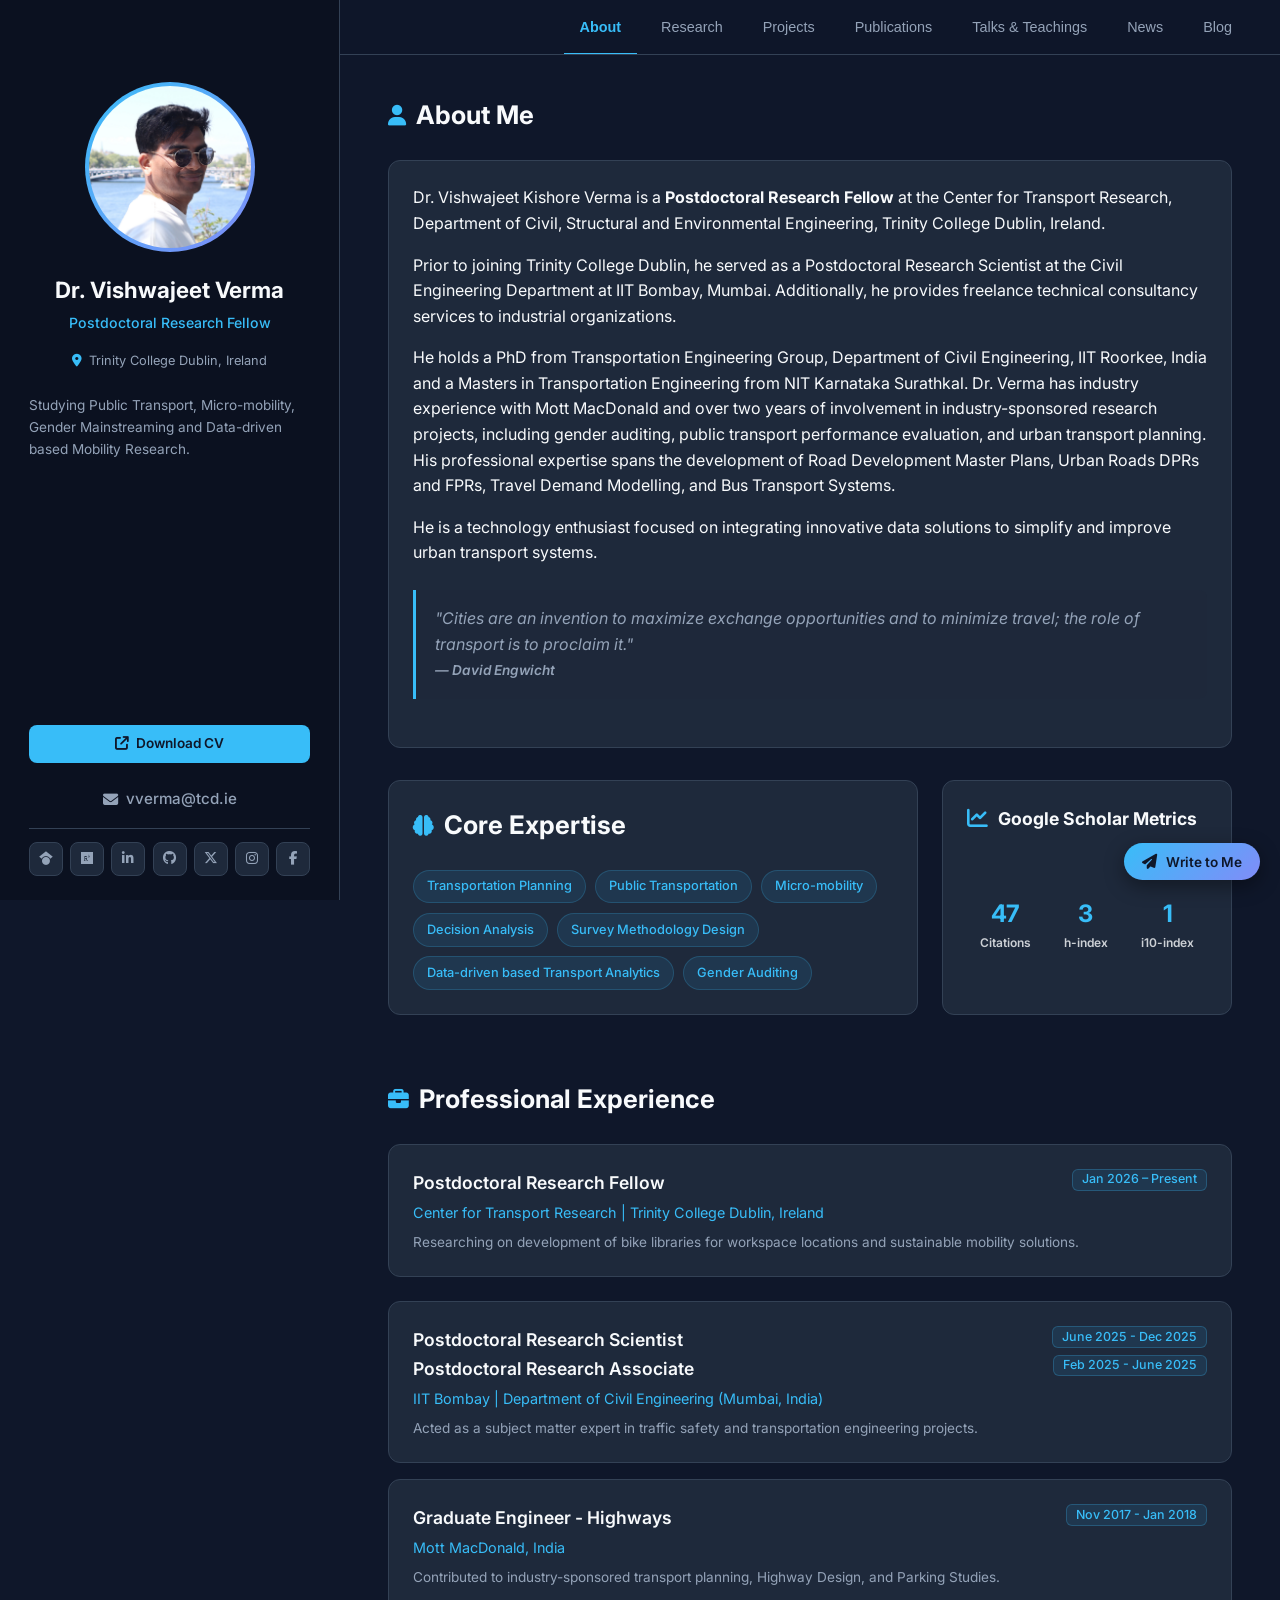
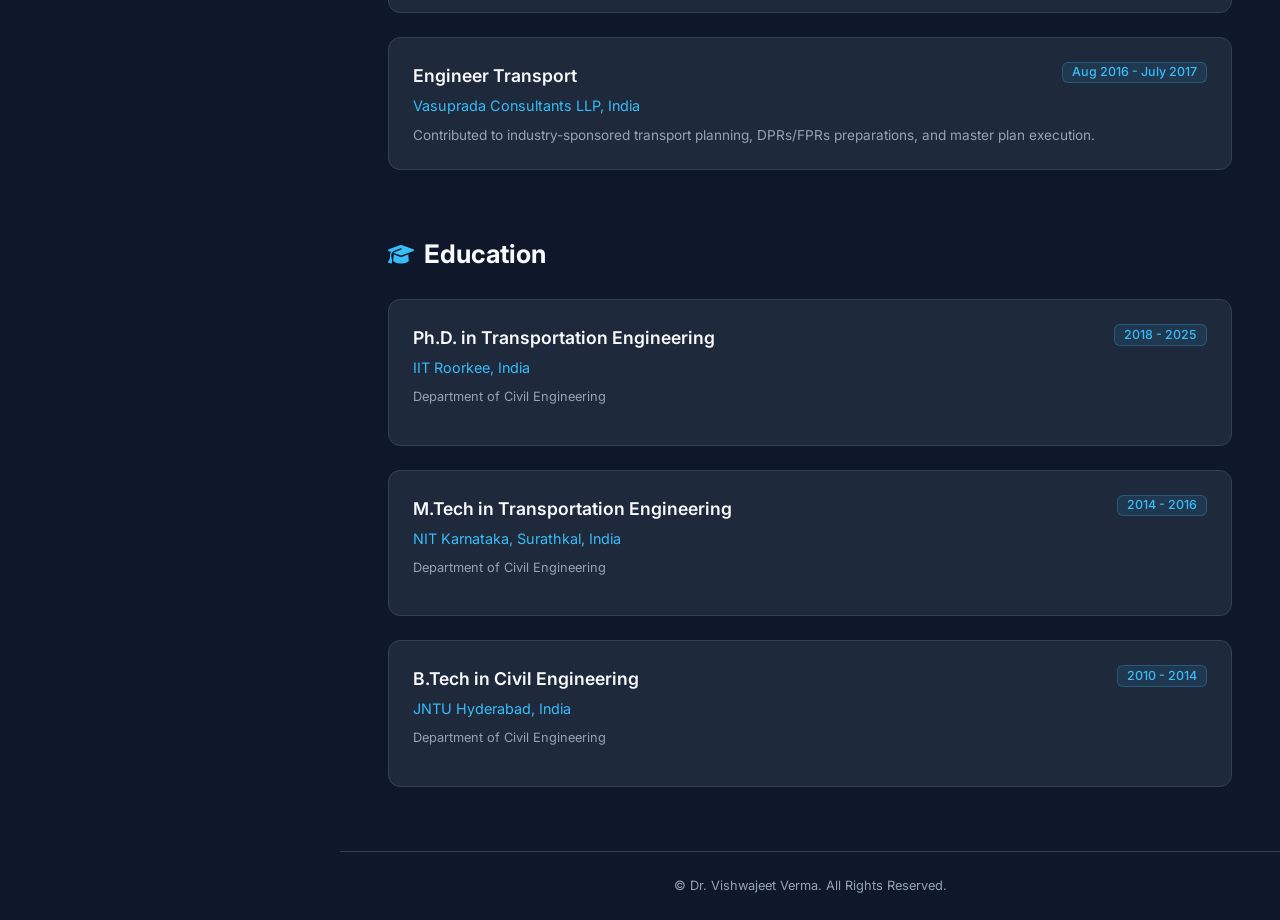
==== index.html @ 2ea59c52 "Updated Trinity College Dublin Icon" ====
<!DOCTYPE html>
<html lang="en">
<head>
  <meta charset="UTF-8" />
  <meta name="viewport" content="width=device-width, initial-scale=1.0"/>
  <title>Dr. Vishwajeet Verma | Portfolio</title>
  
  <!-- Fonts & Icons -->
  <link href="https://fonts.googleapis.com/css2?family=Inter:wght@300;400;500;600;700&display=swap" rel="stylesheet">
  <link rel="stylesheet" href="https://cdnjs.cloudflare.com/ajax/libs/font-awesome/6.5.1/css/all.min.css" />
  
  <!-- Stylesheet -->
  <link rel="stylesheet" href="css/style.css" />
</head>

<!-- Floating "Write to Me" Button -->
<button class="floating-chat-btn" onclick="openModal('write-to-me-modal')" aria-label="Write to Me">
  <i class="fa-solid fa-paper-plane"></i>
  <span class="floating-chat-text">Write to Me</span>
</button>

<!-- Write To Me Modal -->
<div id="write-to-me-modal" class="modal-overlay" onclick="closeModalOutside(event, 'write-to-me-modal')">
  <div class="modal-container" style="max-width: 500px;">
    <div class="modal-header">
      <div class="modal-title"><i class="fa-solid fa-paper-plane"></i> Write to Me</div>
      <button class="modal-close" onclick="closeModal('write-to-me-modal')">&times;</button>
    </div>
    <div class="modal-body">
      <form id="contact-form" action="https://formspree.io/f/moeqapnw" method="POST">
        <div class="comment-input-box">
          <input type="text" name="name" placeholder="Your Name" required>
          <input type="email" name="email" placeholder="Your Email" required>
          <textarea name="message" rows="4" placeholder="Your Message..." required></textarea>
          <button type="submit" class="comment-submit-btn" style="width: 100%; padding: 0.6rem;">Send Message</button>
        </div>
      </form>
    </div>
  </div>
</div>


<body>

  <!-- Static Sidebar -->
  <aside class="sidebar">
    <div class="profile-header">
      <div class="avatar-wrapper">
        <img class="avatar-img" src="assets/profile.JPG" alt="Dr. Vishwajeet Verma">
      </div>
      <h1>Dr. Vishwajeet Verma</h1>
      <p class="subtitle">Postdoctoral Research Fellow</p>

      <div class="location-tag">
        <a href="https://maps.app.goo.gl/3y4cLnfYXkGXPgs98" target="_blank" rel="noopener noreferrer" class="location-link" title="Open Trinity College Dublin in Google Maps">
          <i class="fa-solid fa-location-dot"></i> Trinity College Dublin, Ireland
        </a>
      </div>

      <p class="bio-snippet">
        Studying Public Transport, Micro-mobility, Gender Mainstreaming and Data-driven based Mobility Research.
      </p>
    </div>

    <!-- CV View Button -->
    <div class="cv-container">
      <a href="assets/CV_V.Verma.pdf" target="_blank" rel="noopener noreferrer" class="cv-btn">
        <i class="fa-solid fa-arrow-up-right-from-square"></i> Download CV
      </a>
    </div>

    <!-- Email Address Display -->
    <div class="email-container">
      <a href="mailto:vverma@tcd.ie" class="email-btn" title="Send Email">
        <i class="fa-solid fa-envelope"></i> vverma@tcd.ie
      </a>
    </div>

    <!-- Social Icons -->
    <div class="social-links">
      <a href="https://scholar.google.com/citations?user=uMwPCy0AAAAJ&hl=en" target="_blank" rel="noopener" class="social-btn" title="Google Scholar"><i class="fa-brands fa-google-scholar"></i></a>
      <a href="https://www.researchgate.net/profile/Vishwajeet-Verma-2" target="_blank" rel="noopener" class="social-btn" title="ResearchGate"><i class="fa-brands fa-researchgate"></i></a>
      <a href="https://www.linkedin.com/in/vverma003/" target="_blank" rel="noopener" class="social-btn" title="LinkedIn"><i class="fa-brands fa-linkedin-in"></i></a>
      <a href="https://github.com/vverma003" target="_blank" rel="noopener" class="social-btn" title="GitHub"><i class="fa-brands fa-github"></i></a>
      <a href="https://x.com/vverma003" target="_blank" rel="noopener" class="social-btn" title="X (Twitter)"><i class="fa-brands fa-x-twitter"></i></a>
      <a href="https://instagram.com/vverma003" target="_blank" rel="noopener" class="social-btn" title="Instagram"><i class="fa-brands fa-instagram"></i></a>
      <a href="https://facebook.com/vverma003" target="_blank" rel="noopener" class="social-btn" title="Facebook"><i class="fa-brands fa-facebook-f"></i></a>
    </div>
  </aside>

  <!-- Main Content Wrapper -->
  <div class="main-wrapper">
    
    <!-- Top Bar Navigation with Hamburger Icon -->
    <nav class="navbar">
      <button class="menu-toggle" id="menu-toggle" aria-label="Toggle navigation">
        <i class="fa-solid fa-bars"></i>
      </button>

      <ul class="nav-tabs" id="nav-tabs">
        <li><button class="tab-btn active" onclick="loadTab('about', event)">About</button></li>
        <li><button class="tab-btn" onclick="loadTab('research', event)">Research</button></li>
        <li><button class="tab-btn" onclick="loadTab('projects', event)">Projects</button></li>
        <li><button class="tab-btn" onclick="loadTab('publications', event)">Publications</button></li>
        <li><button class="tab-btn" onclick="loadTab('talks', event)">Talks & Teachings</button></li>
        <li><button class="tab-btn" onclick="loadTab('news', event)">News</button></li>
        <li><button class="tab-btn" onclick="loadTab('blog', event)">Blog</button></li>
      </ul>
    </nav>

    <!-- Content Area where tab pages load dynamically -->
    <main class="content-container" id="content-area">
      <!-- Active tab content injects here dynamically -->
    </main>

    <!-- Footer -->
    <footer>
      &copy; Dr. Vishwajeet Verma. All Rights Reserved.
    </footer>
  </div>

  <!-- Scripts -->
  <script src="js/main.js"></script>
</body>
</html>
---- css/style.css ----
/* CSS Variables & Theme */
:root {
  --bg-color: #0f172a;
  --card-bg: #1e293b;
  --border-color: #334155;
  --text-main: #f8fafc;
  --text-muted: #94a3b8;
  --accent-color: #38bdf8;
  --accent-hover: #0284c7;
  --badge-bg: rgba(56, 189, 248, 0.1);
  --badge-text: #38bdf8;
  --sidebar-width: 340px;
}

* {
  box-sizing: border-box;
  margin: 0;
  padding: 0;
}

body {
  font-family: 'Inter', sans-serif;
  background-color: var(--bg-color);
  color: var(--text-main);
  line-height: 1.6;
  display: flex;
  min-height: 100vh;
}

/* Sidebar */
.sidebar {
  width: var(--sidebar-width);
  height: 100vh;
  position: fixed;
  left: 0;
  top: 0;
  background-color: #0b1120;
  border-right: 1px solid var(--border-color);
  padding: 2.5rem 1.8rem 1.5rem 1.8rem;
  display: flex;
  flex-direction: column;
  z-index: 100;
  overflow-y: auto;
}

.profile-header {
  text-align: center;
  min-height: calc(55vh - 0.5rem);
  display: flex;
  flex-direction: column;
  justify-content: center;
  align-items: center;
  flex-shrink: 0;
}

.avatar-wrapper {
  position: relative;
  width: clamp(130px, 14vw, 170px);
  height: clamp(130px, 14vw, 170px);
  margin: 0 auto 1.2rem;
  border-radius: 50%;
  padding: 4px;
  background: linear-gradient(135deg, var(--accent-color), #818cf8);
  flex-shrink: 0;
}

.avatar-img {
  width: 100%;
  height: 100%;
  border-radius: 50%;
  object-fit: cover;
  background-color: var(--card-bg);
}

.sidebar h1 {
  font-size: 1.4rem;
  font-weight: 700;
  color: var(--text-main);
  margin-bottom: 0.3rem;
}

.sidebar .subtitle {
  font-size: 0.88rem;
  color: var(--accent-color);
  font-weight: 500;
  margin-bottom: 1rem;
}

.sidebar .bio-snippet {
  font-size: 0.85rem;
  color: var(--text-muted);
  margin-bottom: 1.5rem;
  text-align: left;
}

.location-tag {
  font-size: 0.8rem;
  color: var(--text-muted);
  display: flex;
  align-items: center;
  justify-content: center;
  gap: 0.4rem;
  margin-bottom: 1.5rem;
}

.location-tag .location-link {
  color: inherit;
  text-decoration: none;
  display: inline-flex;
  align-items: center;
  gap: 0.4rem;
  transition: color 0.2s ease;
}

.location-tag .location-link i {
  color: #0F9D58; /* Official Google Maps Pin Green */
  transition: transform 0.2s ease, filter 0.2s ease;
}

.location-tag .location-link:hover i {
  color: #0B8043; /* Darker green on hover */
  transform: translateY(-2px);
  filter: brightness(1.1);
}

.location-tag .location-link i {
  color: var(--accent-color, #38bdf8);
}

/* Floating Bottom-Right Widget */
.floating-chat-btn {
  position: fixed;
  bottom: 20px;
  right: 20px;
  z-index: 999;
  display: flex;
  align-items: center;
  justify-content: center;
  gap: 0.6rem;
  padding: 0.65rem 1.1rem;
  background: linear-gradient(135deg, var(--accent-color), #818cf8);
  color: #0f172a;
  border: none;
  border-radius: 50px;
  font-family: inherit;
  font-size: 0.85rem;
  font-weight: 600;
  cursor: pointer;
  box-shadow: 0 6px 20px rgba(0, 0, 0, 0.4);
  transition: all 0.25s ease;
}

.floating-chat-btn:hover {
  transform: translateY(-3px) scale(1.02);
  box-shadow: 0 8px 24px rgba(56, 189, 248, 0.4);
  filter: brightness(1.08);
}

.floating-chat-btn i {
  font-size: 0.95rem;
}

/* Tablet & Mobile Responsive (900px and below): Clean Circular Icon */
@media (max-width: 900px) {
  .floating-chat-btn {
    bottom: 15px;
    right: 15px;
    padding: 0;
    width: 3.2rem;
    height: 3.2rem;
    min-width: 3.2rem; /* Prevents button from shrinking */
    border-radius: 50%;
    overflow: hidden; /* Clips any overflowing text completely */
    gap: 0;
  }

  /* Completely remove text from layout space */
  .floating-chat-text,
  .floating-btn-text {
    display: none !important;
    visibility: hidden;
    width: 0;
    height: 0;
  }

  .floating-chat-btn i {
    font-size: 1.15rem;
    margin: 0;
    padding: 0;
  }
}


.cv-container {
  margin-top: auto;
  width: 100%;
}

.cv-btn {
  display: flex;
  align-items: center;
  justify-content: center;
  gap: 0.4rem;
  width: 100%;
  padding: 0.5rem 1rem;
  background-color: var(--accent-color);
  color: #0f172a;
  font-weight: 600;
  font-size: 0.85rem;
  border-radius: 8px;
  text-decoration: none;
  transition: all 0.2s ease;
}

.cv-btn:hover {
  background-color: #7dd3fc;
  transform: translateY(-2px);
  box-shadow: 0 4px 12px rgba(56, 189, 248, 0.25);
}

.email-container {
  width: 100%;
  margin-top: 1.5rem;
  margin-bottom: 1rem;
  text-align: center;
}

.email-btn {
  display: inline-flex;
  align-items: center;
  justify-content: center;
  gap: 0.5rem;
  color: var(--text-muted);
  font-size: 0.95rem;
  font-weight: 500;
  text-decoration: none;
  transition: color 0.2s ease;
}

.email-btn:hover {
  color: var(--accent-color);
}

.social-links {
  display: flex;
  justify-content: space-between;
  gap: 0.3rem;
  flex-wrap: nowrap;
  margin-top: 0;
  padding-top: 0.8rem;
  border-top: 1px solid var(--border-color);
  width: 100%;
}

.social-btn {
  width: 34px;
  height: 34px;
  font-size: 0.85rem;
  border-radius: 8px;
  background: var(--card-bg);
  color: var(--text-muted);
  display: flex;
  align-items: center;
  justify-content: center;
  text-decoration: none;
  transition: all 0.2s ease;
  border: 1px solid var(--border-color);
  flex-shrink: 0;
}

.social-btn:hover {
  color: var(--accent-color);
  border-color: var(--accent-color);
  transform: translateY(-2px);
}

/* Main Wrapper & Navigation */
.main-wrapper {
  margin-left: var(--sidebar-width);
  flex: 1;
  display: flex;
  flex-direction: column;
  min-height: 100vh;
}

.navbar {
  position: sticky;
  top: 0;
  background-color: rgba(15, 23, 42, 0.95);
  backdrop-filter: blur(10px);
  border-bottom: 1px solid var(--border-color);
  z-index: 90;
  padding: 0 2rem;
  display: flex;
  align-items: center;
  justify-content: flex-end;
}

.menu-toggle {
  display: none;
  background: transparent;
  border: 1px solid var(--border-color);
  border-radius: 6px;
  color: var(--accent-color);
  font-size: 1.3rem;
  padding: 0.4rem 0.7rem;
  cursor: pointer;
  transition: all 0.2s ease;
}

.menu-toggle:hover {
  border-color: var(--accent-color);
  background: var(--badge-bg);
}

.nav-tabs {
  display: flex;
  list-style: none;
  gap: 0.5rem;
  overflow-x: auto;
  justify-content: flex-end;
  -webkit-overflow-scrolling: touch;
  scrollbar-width: none;
  -ms-overflow-style: none;
}

.tab-btn {
  background: none;
  border: none;
  color: var(--text-muted);
  padding: 1.2rem 1rem;
  font-size: 0.9rem;
  font-weight: 500;
  cursor: pointer;
  position: relative;
  white-space: nowrap;
  transition: color 0.2s;
}

.tab-btn:hover {
  color: var(--text-main);
}

.tab-btn.active {
  color: var(--accent-color);
  font-weight: 600;
}

.tab-btn.active::after {
  content: '';
  position: absolute;
  bottom: -1px;
  left: 0;
  width: 100%;
  height: 2px;
  background-color: var(--accent-color);
}

/* Content Container */
.content-container {
  padding: 2.5rem 3rem;
  width: 100%;
  max-width: 1400px;
  margin: 0 auto;
}

.tab-panel {
  animation: fadeIn 0.3s ease-in-out;
}

@keyframes fadeIn {
  from { opacity: 0; transform: translateY(6px); }
  to { opacity: 1; transform: translateY(0); }
}

/* Filters */
.filter-controls {
  display: flex;
  gap: 0.5rem;
  margin-bottom: 1.5rem;
  flex-wrap: wrap;
}

.sub-filter-controls {
  display: flex;
  gap: 0.5rem;
  margin-top: 0.5rem;
  margin-bottom: 1.5rem;
  padding-left: 1rem;
  border-left: 3px solid var(--accent-color); /* Visual connector showing parent-child link */
  flex-wrap: wrap;
  align-items: center;
}

.filter-btn {
  background: var(--card-bg);
  border: 1px solid var(--border-color);
  color: var(--text-muted);
  padding: 0.4rem 1rem;
  border-radius: 20px;
  font-size: 0.85rem;
  font-weight: 500;
  cursor: pointer;
  transition: all 0.2s ease;
}

.filter-btn:hover {
  color: var(--text-main);
  border-color: var(--accent-color);
}

.filter-btn.active {
  background: var(--badge-bg);
  color: var(--accent-color);
  border-color: var(--accent-color);
  font-weight: 600;
}

.sub-filter-btn {
  background: rgba(15, 23, 42, 0.6);
  border: 1px dashed var(--border-color); /* Dashed border signals secondary filter level */
  color: var(--text-muted);
  padding: 0.3rem 0.85rem;
  border-radius: 6px; /* Slightly squared corners to contrast with round parent badges */
  font-size: 0.8rem;
  font-weight: 500;
  cursor: pointer;
  transition: all 0.2s ease-in-out;
}

.sub-filter-btn:hover {
  color: #a855f7; /* Soft purple hover accent */
  border-color: #a855f7;
  background: rgba(168, 85, 247, 0.08);
}

.sub-filter-btn.active {
  background: #a855f7 !important; /* Contrasting solid active background */
  color: #ffffff !important;
  border: 1px solid #c084fc !important;
  font-weight: 600;
  box-shadow: 0 2px 8px rgba(168, 85, 247, 0.3); /* Glow effect to highlight active selection */
}

/* Modal Overlay */
.modal-overlay {
  display: none;
  position: fixed;
  top: 0;
  left: 0;
  width: 100vw;
  height: 100vh;
  background: rgba(11, 17, 32, 0.85);
  backdrop-filter: blur(8px);
  z-index: 1000;
  justify-content: center;
  align-items: center;
  padding: 1.5rem;
}

.modal-container {
  background: var(--card-bg);
  border: 1px solid var(--border-color);
  border-radius: 12px;
  width: 100%;
  max-width: 750px;
  max-height: 85vh;
  display: flex;
  flex-direction: column;
  box-shadow: 0 20px 25px -5px rgba(0, 0, 0, 0.5);
  animation: fadeIn 0.2s ease-in-out;
}

.modal-header {
  padding: 1.2rem 1.5rem;
  border-bottom: 1px solid var(--border-color);
  display: flex;
  justify-content: space-between;
  align-items: center;
}

.modal-title {
  font-size: 1.2rem;
  font-weight: 700;
  color: var(--text-main);
}

.modal-close {
  background: none;
  border: none;
  color: var(--text-muted);
  font-size: 1.2rem;
  cursor: pointer;
  transition: color 0.2s;
}

.modal-close:hover {
  color: var(--accent-color);
}

.modal-body {
  padding: 1.5rem;
  overflow-y: auto;
  font-size: 0.92rem;
  color: var(--text-main);
  line-height: 1.7;
}

.modal-body p {
  margin-bottom: 1rem;
  color: var(--text-muted);
}

.modal-body ul, .modal-body ol {
  margin-left: 1.2rem;
  margin-bottom: 1rem;
  color: var(--text-muted);
}

/* Card Layouts */
h2.section-title {
  font-size: 1.6rem;
  font-weight: 700;
  margin-bottom: 1.5rem;
  color: var(--text-main);
  display: flex;
  align-items: center;
  gap: 0.6rem;
}

h2.section-title i {
  color: var(--accent-color);
  font-size: 1.3rem;
}

.card {
  background: var(--card-bg);
  border: 1px solid var(--border-color);
  border-radius: 12px;
  padding: 1.5rem;
  margin-bottom: 1.5rem;
  transition: border-color 0.2s;
}

.card:hover {
  border-color: rgba(56, 189, 248, 0.4);
}

.card-title {
  display: flex;
  justify-content: space-between;
  align-items: flex-start;
  gap: 0.8rem;
  font-size: 1.1rem;
  font-weight: 600;
  color: var(--text-main);
}

.pub-title-text {
  flex: 1;
  min-width: 0;
}

.inline-link {
  color: var(--accent-color);
  text-decoration: none;
  font-size: 0.85rem;
  font-weight: 500;
  margin-left: 0.4rem;
  display: inline-block;
}

.inline-link:hover {
  text-decoration: underline;
}

.date-inline {
  font-size: 0.78rem;
  font-weight: 500;
  color: var(--accent-color);
  background: var(--badge-bg);
  border: 1px solid rgba(56, 189, 248, 0.25);
  padding: 0.15rem 0.55rem;
  border-radius: 6px;
  line-height: 1.2;
  white-space: nowrap;
  flex-shrink: 0;
}

.status-badge {
  display: inline-block;
  font-size: 0.72rem;
  font-weight: 600;
  padding: 0.1rem 0.45rem;
  border-radius: 4px;
  margin-left: 0.4rem;
  text-transform: uppercase;
  letter-spacing: 0.3px;
  vertical-align: middle;
}

.status-badge.submitted {
  color: #f59e0b;
  background: rgba(245, 158, 11, 0.12);
  border: 1px solid rgba(245, 158, 11, 0.3);
}

.status-badge.prep {
  color: #a855f7;
  background: rgba(168, 85, 247, 0.12);
  border: 1px solid rgba(168, 85, 247, 0.3);
}

.card-subtitle {
  display: flex;
  align-items: center;
  gap: 0.2rem;
  margin-top: 0.25rem;
  margin-bottom: 0.5rem;
  font-size: 0.9rem;
  color: var(--accent-color);
}

.card-meta {
  font-size: 0.8rem;
  color: var(--text-muted);
  margin-bottom: 0.8rem;
}

.quote-box {
  border-left: 3px solid var(--accent-color);
  background: rgba(30, 41, 59, 0.5);
  padding: 1rem 1.2rem;
  margin: 1.5rem 0;
  font-style: italic;
  color: var(--text-muted);
  border-radius: 0 8px 8px 0;
}

.skills-grid {
  display: flex;
  flex-wrap: wrap;
  gap: 0.6rem;
  margin-top: 1rem;
}

.badge {
  background: var(--badge-bg);
  color: var(--badge-text);
  padding: 0.35rem 0.8rem;
  border-radius: 20px;
  font-size: 0.8rem;
  font-weight: 500;
  border: 1px solid rgba(56, 189, 248, 0.2);
}

.count-badge {
  font-size: 0.9em;
  opacity: 0.85;
  margin-left: 3px;
  font-weight: normal;
}

.filter-btn.active .count-badge {
  font-weight: bold;
  opacity: 1;
}

.sub-filter-btn.active .count-badge {
  color: #f3e8ff;
  font-weight: 700;
}

.course-card {
  display: flex;
  justify-content: space-between;
  align-items: flex-start;
  gap: 1.5rem;
}

.course-info {
  flex: 1;
}

.certificate-wrapper {
  display: flex;
  flex-direction: column;
  align-items: center;
  gap: 0.4rem;
  flex-shrink: 0;
}

.certificate-img {
  width: 160px;
  height: 110px;
  object-fit: cover;
  border-radius: 8px;
  border: 1px solid var(--border-color);
  transition: transform 0.2s ease, border-color 0.2s ease;
}

.certificate-img:hover {
  transform: scale(1.04);
  border-color: var(--accent-color);
}

.cert-caption {
  font-size: 0.72rem;
  color: var(--text-muted);
  display: flex;
  align-items: center;
  gap: 0.3rem;
}

.desc {
  font-size: 0.85rem;
  color: var(--text-muted);
  line-height: 1.5;
}

/* News Section Styles */
.year-header {
  font-size: 1.25rem;
  font-weight: 700;
  color: var(--accent-color);
  margin-bottom: 1.2rem;
  display: flex;
  align-items: center;
  gap: 0.5rem;
  border-bottom: 1px solid var(--border-color);
  padding-bottom: 0.5rem;
}

.news-list {
  list-style: none;
  display: flex;
  flex-direction: column;
  gap: 1rem;
}

.news-list li {
  display: flex;
  align-items: flex-start;
  gap: 0.8rem;
  font-size: 0.92rem;
  line-height: 1.5;
}

.news-month {
  font-size: 0.78rem;
  font-weight: 600;
  color: var(--badge-text);
  background: var(--badge-bg);
  border: 1px solid rgba(56, 189, 248, 0.25);
  padding: 0.15rem 0.5rem;
  border-radius: 6px;
  min-width: 45px;
  text-align: center;
  flex-shrink: 0;
  margin-top: 0.1rem;
}

.news-link {
  color: var(--accent-color);
  text-decoration: none;
  font-weight: 500;
  margin-left: 0.3rem;
  display: inline-flex;
  align-items: center;
  gap: 0.25rem;
  font-size: 0.85rem;
}

.news-link:hover {
  text-decoration: underline;
}

/* Blog Upvote & Comments */
.blog-action-bar {
  display: flex;
  gap: 0.8rem;
  align-items: center;
  margin-top: 1rem;
  padding-top: 0.8rem;
  border-top: 1px solid var(--border-color);
}

.upvote-btn, .read-btn {
  background: var(--card-bg);
  border: 1px solid var(--border-color);
  color: var(--text-muted);
  padding: 0.4rem 0.9rem;
  border-radius: 8px;
  font-size: 0.82rem;
  font-weight: 600;
  cursor: pointer;
  display: inline-flex;
  align-items: center;
  gap: 0.4rem;
  transition: all 0.2s ease;
}

.upvote-btn:hover, .read-btn:hover {
  border-color: var(--accent-color);
  color: var(--accent-color);
}

.upvote-btn.upvoted {
  background: var(--badge-bg);
  color: var(--accent-color);
  border-color: var(--accent-color);
}

.comments-section {
  margin-top: 1.2rem;
  padding-top: 1rem;
  border-top: 1px dashed var(--border-color);
}

.comments-title {
  font-size: 0.88rem;
  font-weight: 600;
  color: var(--text-main);
  margin-bottom: 0.8rem;
  display: flex;
  align-items: center;
  gap: 0.4rem;
}

.comment-input-box {
  display: flex;
  flex-direction: column;
  gap: 0.5rem;
  margin-bottom: 1rem;
}

.comment-input-box input, 
.comment-input-box textarea {
  background: var(--bg-color);
  border: 1px solid var(--border-color);
  color: var(--text-main);
  padding: 0.5rem 0.8rem;
  border-radius: 6px;
  font-size: 0.85rem;
  font-family: inherit;
}

.comment-input-box input:focus, 
.comment-input-box textarea:focus {
  outline: none;
  border-color: var(--accent-color);
}

.comment-submit-btn {
  align-self: flex-start;
  background: var(--accent-color);
  color: #0f172a;
  border: none;
  padding: 0.4rem 0.9rem;
  border-radius: 6px;
  font-size: 0.8rem;
  font-weight: 600;
  cursor: pointer;
  transition: background 0.2s ease;
}

.comment-submit-btn:hover {
  background: #7dd3fc;
}

.comment-list {
  list-style: none;
  display: flex;
  flex-direction: column;
  gap: 0.6rem;
}

.comment-item {
  background: rgba(15, 23, 42, 0.6);
  border: 1px solid var(--border-color);
  border-radius: 6px;
  padding: 0.6rem 0.8rem;
  font-size: 0.82rem;
}

.comment-author {
  font-weight: 600;
  color: var(--accent-color);
  margin-bottom: 0.2rem;
}

.comment-text {
  color: var(--text-muted);
}

.theme-group-title {
  font-size: 1.25rem;
  color: var(--accent-color);
  margin-bottom: 0.75rem;
  display: flex;
  align-items: center;
  gap: 0.5rem;
}

.sub-group-title {
  font-size: 1rem;
  color: var(--text-main);
  opacity: 0.85;
  margin: 0.75rem 0 0.5rem 0;
  border-bottom: 1px solid rgba(255, 255, 255, 0.1);
  padding-bottom: 0.25rem;
}

.theme-card-container {
  display: flex;
  flex-direction: column;
  gap: 0.75rem;
}

#theme-results {
  margin-top: 1.75rem;
  padding-top: 1.5rem;
  border-top: 1px solid rgba(255, 255, 255, 0.1);
  position: relative;
}

footer {
  margin-top: auto;
  padding: 1.5rem 2.5rem;
  border-top: 1px solid var(--border-color);
  color: var(--text-muted);
  font-size: 0.8rem;
  text-align: center;
}

/* Mobile Responsive Adjustments */
@media (max-width: 900px) {
  body {
    flex-direction: column;
  }

  .sidebar {
    width: 100%;
    height: auto;
    position: relative;
    border-right: none;
    border-bottom: 1px solid var(--border-color);
  }

  .main-wrapper {
    margin-left: 0;
    padding-top: 60px;
  }

  .navbar {
    position: fixed;
    top: 0;
    left: 0;
    width: 100%;
    height: 60px;
    background-color: #0b1120;
    z-index: 999;
    padding: 0 1.25rem;
    justify-content: flex-start;
  }

  .menu-toggle {
    display: flex;
    align-items: center;
    justify-content: center;
  }

  .nav-tabs {
    display: none;
    flex-direction: column;
    position: absolute;
    top: 60px;
    left: 0;
    width: 100%;
    background-color: #0b1120;
    border-bottom: 1px solid var(--border-color);
    padding: 0.5rem 0;
    box-shadow: 0 10px 20px rgba(0, 0, 0, 0.5);
    z-index: 998;
  }

  .nav-tabs.is-active {
    display: flex !important;
  }

  .nav-tabs li {
    width: 100%;
  }

  .tab-btn {
    width: 100%;
    text-align: left;
    padding: 0.85rem 1.5rem;
    border-bottom: 1px solid rgba(255, 255, 255, 0.05);
  }

  .tab-btn.active::after {
    display: none;
  }

  .content-container {
    padding: 1.5rem;
  }

  .course-card {
    flex-direction: column;
  }

  .certificate-wrapper {
    width: 100%;
    align-items: flex-start;
    margin-top: 0.8rem;
  }

  .certificate-img {
    width: 100%;
    height: auto;
    max-height: 200px;
  }
}
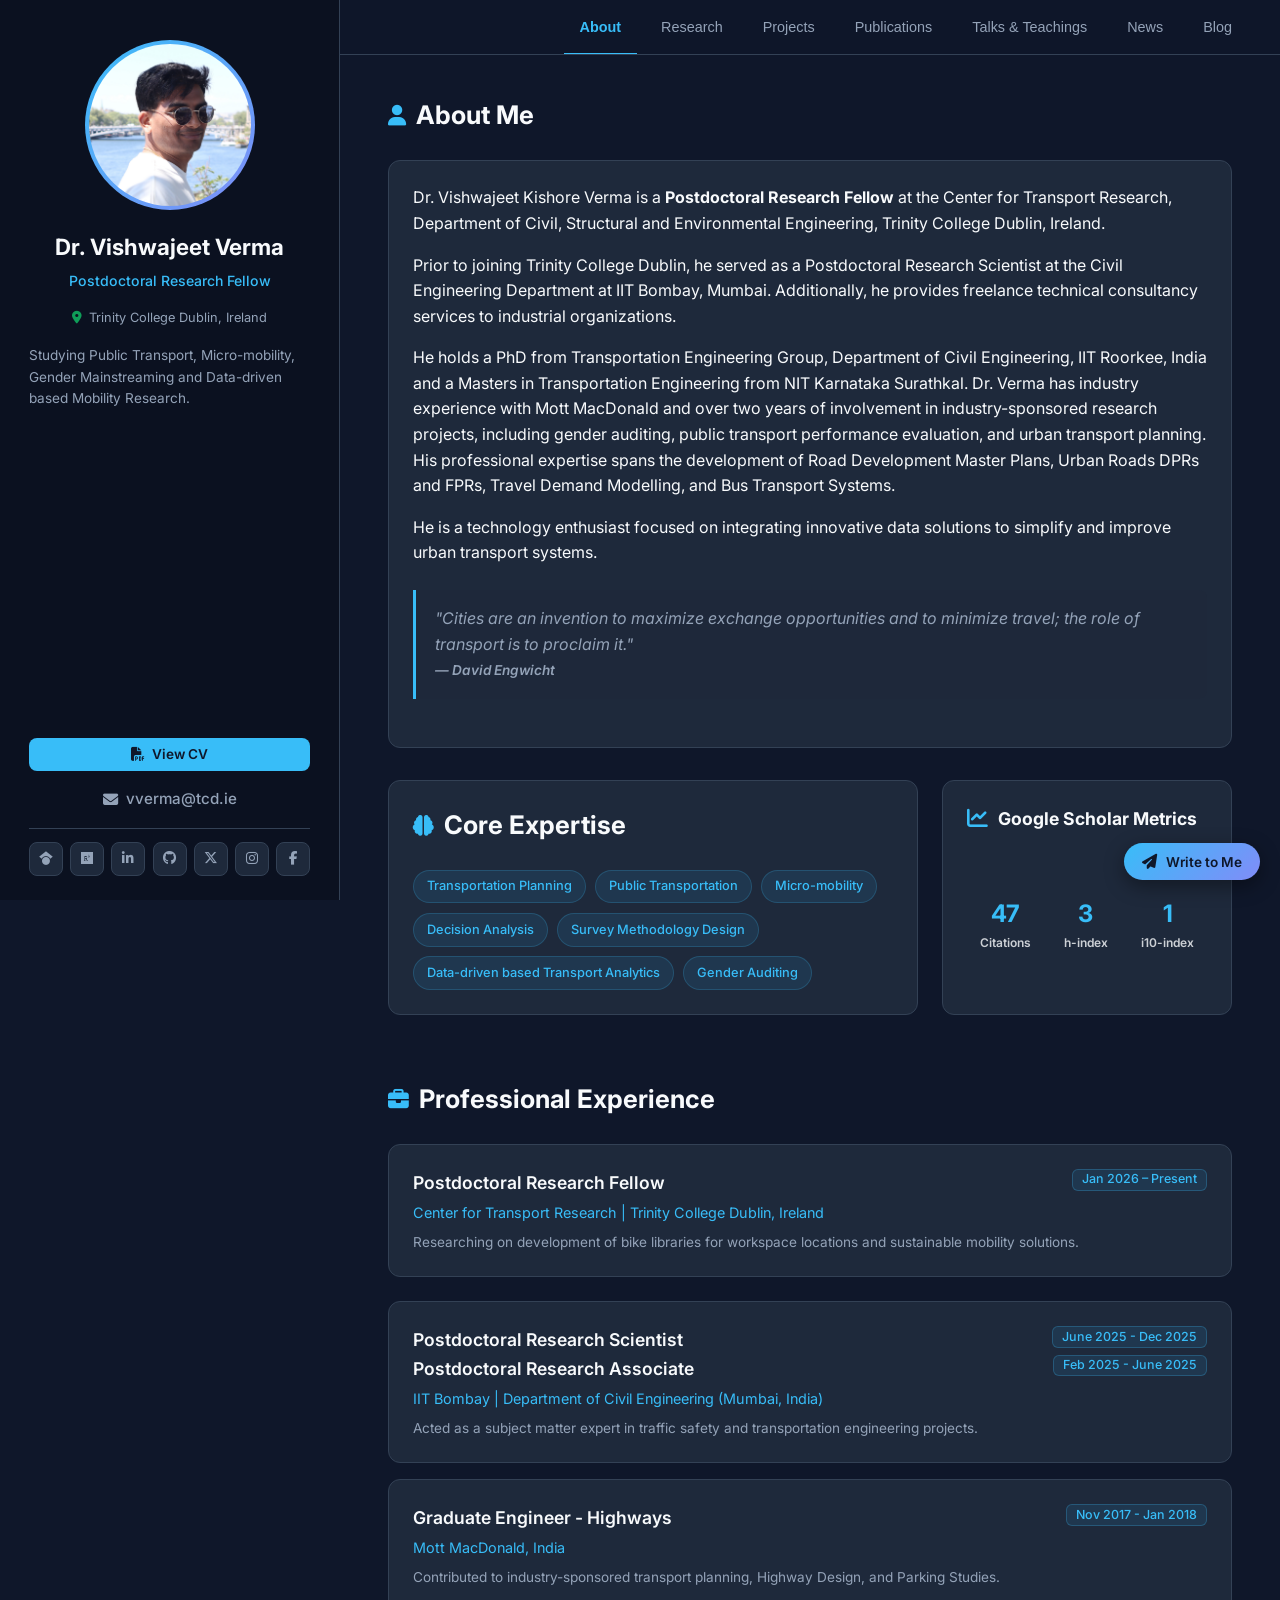
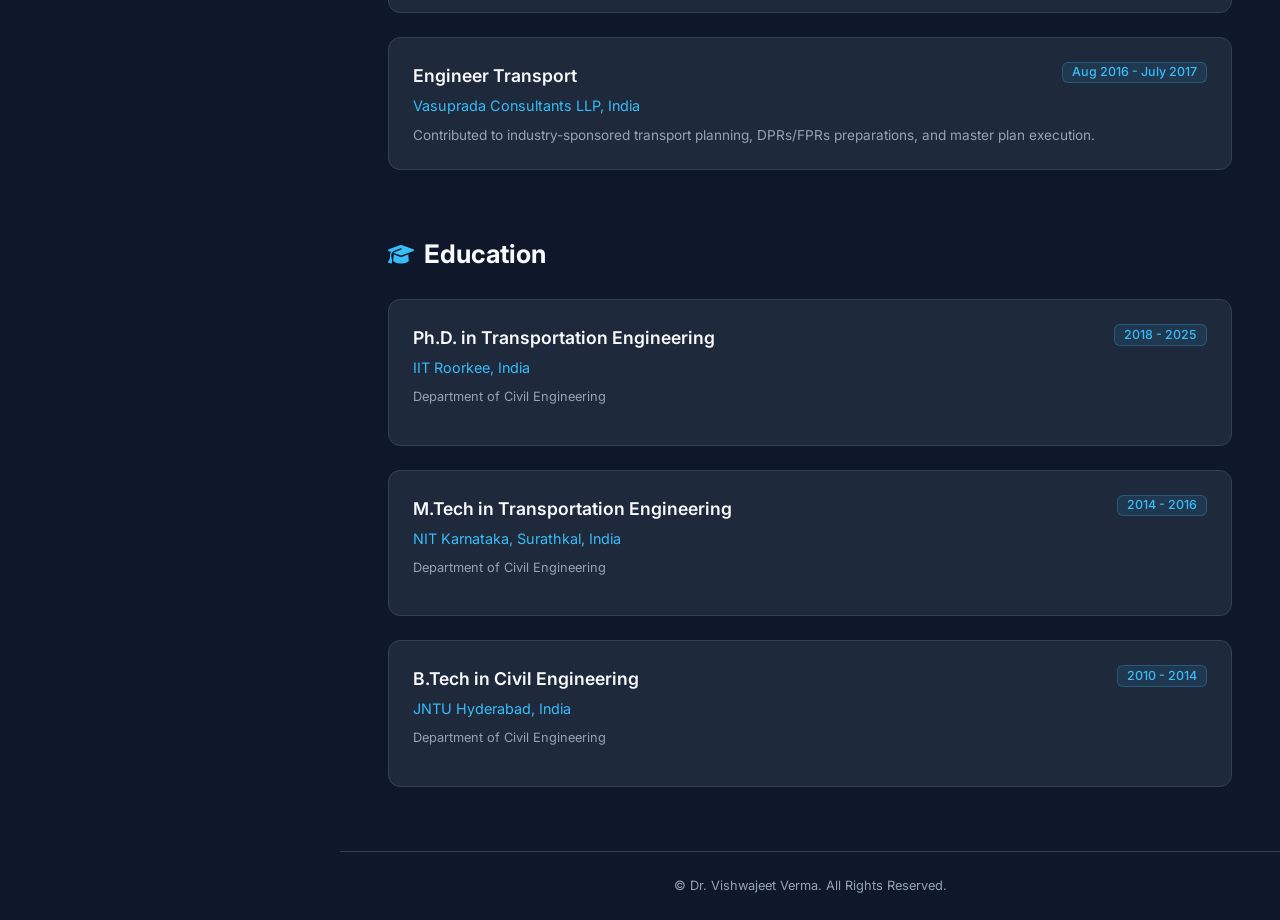
==== commit ea103cdc: "Updated CV Viewing option within the page" ====
--- a/index.html
+++ b/index.html
@@ -13,34 +13,33 @@
   <link rel="stylesheet" href="css/style.css" />
 </head>
 
-<!-- Floating "Write to Me" Button -->
-<button class="floating-chat-btn" onclick="openModal('write-to-me-modal')" aria-label="Write to Me">
-  <i class="fa-solid fa-paper-plane"></i>
-  <span class="floating-chat-text">Write to Me</span>
-</button>
+<body>
 
-<!-- Write To Me Modal -->
-<div id="write-to-me-modal" class="modal-overlay" onclick="closeModalOutside(event, 'write-to-me-modal')">
-  <div class="modal-container" style="max-width: 500px;">
-    <div class="modal-header">
-      <div class="modal-title"><i class="fa-solid fa-paper-plane"></i> Write to Me</div>
-      <button class="modal-close" onclick="closeModal('write-to-me-modal')">&times;</button>
-    </div>
-    <div class="modal-body">
-      <form id="contact-form" action="https://formspree.io/f/moeqapnw" method="POST">
-        <div class="comment-input-box">
-          <input type="text" name="name" placeholder="Your Name" required>
-          <input type="email" name="email" placeholder="Your Email" required>
-          <textarea name="message" rows="4" placeholder="Your Message..." required></textarea>
-          <button type="submit" class="comment-submit-btn" style="width: 100%; padding: 0.6rem;">Send Message</button>
-        </div>
-      </form>
+  <!-- Floating "Write to Me" Button -->
+  <button class="floating-chat-btn" onclick="openModal('write-to-me-modal')" aria-label="Write to Me">
+    <i class="fa-solid fa-paper-plane"></i>
+    <span class="floating-chat-text">Write to Me</span>
+  </button>
+
+  <!-- Write To Me Modal -->
+  <div id="write-to-me-modal" class="modal-overlay" onclick="closeModalOutside(event, 'write-to-me-modal')">
+    <div class="modal-container" style="max-width: 500px;">
+      <div class="modal-header">
+        <div class="modal-title"><i class="fa-solid fa-paper-plane"></i> Write to Me</div>
+        <button class="modal-close" onclick="closeModal('write-to-me-modal')">&times;</button>
+      </div>
+      <div class="modal-body">
+        <form id="contact-form" action="https://formspree.io/f/moeqapnw" method="POST">
+          <div class="comment-input-box">
+            <input type="text" name="name" placeholder="Your Name" required>
+            <input type="email" name="email" placeholder="Your Email" required>
+            <textarea name="message" rows="4" placeholder="Your Message..." required></textarea>
+            <button type="submit" class="comment-submit-btn" style="width: 100%; padding: 0.6rem;">Send Message</button>
+          </div>
+        </form>
+      </div>
     </div>
   </div>
-</div>
-
-
-<body>
 
   <!-- Static Sidebar -->
   <aside class="sidebar">
@@ -62,31 +61,54 @@
       </p>
     </div>
 
-    <!-- CV View Button -->
-    <div class="cv-container">
-      <a href="assets/CV_V.Verma.pdf" target="_blank" rel="noopener noreferrer" class="cv-btn">
-        <i class="fa-solid fa-arrow-up-right-from-square"></i> Download CV
-      </a>
-    </div>
+    <!-- Pinned Bottom Container -->
+    <div class="sidebar-bottom">
+      <!-- CV View Button -->
+      <div class="cv-container">
+        <button type="button" onclick="openModal('cv-modal')" class="cv-btn">
+          <i class="fa-solid fa-file-pdf"></i> View CV
+        </button>
+      </div>
 
-    <!-- Email Address Display -->
-    <div class="email-container">
-      <a href="mailto:vverma@tcd.ie" class="email-btn" title="Send Email">
-        <i class="fa-solid fa-envelope"></i> vverma@tcd.ie
-      </a>
-    </div>
+      <!-- Email Address Display -->
+      <div class="email-container">
+        <a href="mailto:vverma@tcd.ie" class="email-btn" title="Send Email">
+          <i class="fa-solid fa-envelope"></i> vverma@tcd.ie
+        </a>
+      </div>
 
-    <!-- Social Icons -->
-    <div class="social-links">
-      <a href="https://scholar.google.com/citations?user=uMwPCy0AAAAJ&hl=en" target="_blank" rel="noopener" class="social-btn" title="Google Scholar"><i class="fa-brands fa-google-scholar"></i></a>
-      <a href="https://www.researchgate.net/profile/Vishwajeet-Verma-2" target="_blank" rel="noopener" class="social-btn" title="ResearchGate"><i class="fa-brands fa-researchgate"></i></a>
-      <a href="https://www.linkedin.com/in/vverma003/" target="_blank" rel="noopener" class="social-btn" title="LinkedIn"><i class="fa-brands fa-linkedin-in"></i></a>
-      <a href="https://github.com/vverma003" target="_blank" rel="noopener" class="social-btn" title="GitHub"><i class="fa-brands fa-github"></i></a>
-      <a href="https://x.com/vverma003" target="_blank" rel="noopener" class="social-btn" title="X (Twitter)"><i class="fa-brands fa-x-twitter"></i></a>
-      <a href="https://instagram.com/vverma003" target="_blank" rel="noopener" class="social-btn" title="Instagram"><i class="fa-brands fa-instagram"></i></a>
-      <a href="https://facebook.com/vverma003" target="_blank" rel="noopener" class="social-btn" title="Facebook"><i class="fa-brands fa-facebook-f"></i></a>
+      <!-- Social Icons -->
+      <div class="social-links">
+        <a href="https://scholar.google.com/citations?user=uMwPCy0AAAAJ&hl=en" target="_blank" rel="noopener" class="social-btn" title="Google Scholar"><i class="fa-brands fa-google-scholar"></i></a>
+        <a href="https://www.researchgate.net/profile/Vishwajeet-Verma-2" target="_blank" rel="noopener" class="social-btn" title="ResearchGate"><i class="fa-brands fa-researchgate"></i></a>
+        <a href="https://www.linkedin.com/in/vverma003/" target="_blank" rel="noopener" class="social-btn" title="LinkedIn"><i class="fa-brands fa-linkedin-in"></i></a>
+        <a href="https://github.com/vverma003" target="_blank" rel="noopener" class="social-btn" title="GitHub"><i class="fa-brands fa-github"></i></a>
+        <a href="https://x.com/vverma003" target="_blank" rel="noopener" class="social-btn" title="X (Twitter)"><i class="fa-brands fa-x-twitter"></i></a>
+        <a href="https://instagram.com/vverma003" target="_blank" rel="noopener" class="social-btn" title="Instagram"><i class="fa-brands fa-instagram"></i></a>
+        <a href="https://facebook.com/vverma003" target="_blank" rel="noopener" class="social-btn" title="Facebook"><i class="fa-brands fa-facebook-f"></i></a>
+      </div>
     </div>
   </aside>
+
+  <!-- Modal Container for CV -->
+  <div id="cv-modal" class="modal-overlay" onclick="closeModalOutside(event, 'cv-modal')">
+    <div class="modal-container cv-modal-container">
+      <div class="modal-header">
+        <div class="modal-title">
+          <i class="fa-solid fa-file-pdf"></i> Curriculum Vitae
+        </div>
+        <div class="modal-header-actions">
+          <a href="assets/CV_V.Verma.pdf" download class="modal-download-btn" title="Download PDF">
+            <i class="fa-solid fa-download"></i> Download
+          </a>
+          <button class="modal-close" onclick="closeModal('cv-modal')">&times;</button>
+        </div>
+      </div>
+      <div class="modal-body cv-modal-body">
+        <iframe src="assets/CV_V.Verma.pdf" width="100%" height="100%" frameborder="0"></iframe>
+      </div>
+    </div>
+  </div>
 
   <!-- Main Content Wrapper -->
   <div class="main-wrapper">
--- a/css/style.css
+++ b/css/style.css
@@ -45,12 +45,12 @@
 
 .profile-header {
   text-align: center;
-  min-height: calc(55vh - 0.5rem);
   display: flex;
   flex-direction: column;
   justify-content: center;
   align-items: center;
   flex-shrink: 0;
+  margin-bottom: 1.5rem;
 }
 
 .avatar-wrapper {
@@ -89,7 +89,7 @@
 .sidebar .bio-snippet {
   font-size: 0.85rem;
   color: var(--text-muted);
-  margin-bottom: 1.5rem;
+  margin-bottom: 1.2rem;
   text-align: left;
 }
 
@@ -100,7 +100,7 @@
   align-items: center;
   justify-content: center;
   gap: 0.4rem;
-  margin-bottom: 1.5rem;
+  margin-bottom: 1rem;
 }
 
 .location-tag .location-link {
@@ -117,14 +117,108 @@
   transition: transform 0.2s ease, filter 0.2s ease;
 }
 
+.location-tag .location-link:hover {
+  color: var(--accent-color, #38bdf8);
+}
+
 .location-tag .location-link:hover i {
   color: #0B8043; /* Darker green on hover */
   transform: translateY(-2px);
   filter: brightness(1.1);
 }
 
-.location-tag .location-link i {
-  color: var(--accent-color, #38bdf8);
+/* Sidebar Bottom Container (Pinned to Bottom) */
+.sidebar-bottom {
+  margin-top: auto;
+  width: 100%;
+  display: flex;
+  flex-direction: column;
+  gap: 0.5rem;
+}
+
+.cv-container {
+  width: 100%;
+}
+
+.cv-btn {
+  display: flex;
+  align-items: center;
+  justify-content: center;
+  gap: 0.4rem;
+  width: 100%;
+  padding: 0.52rem 1rem;
+  background-color: var(--accent-color);
+  color: #0f172a;
+  font-weight: 600;
+  font-size: 0.85rem;
+  border-radius: 8px;
+  text-decoration: none;
+  transition: all 0.2s ease;
+  border: none;
+  font-family: inherit;
+  cursor: pointer;
+}
+
+.cv-btn:hover {
+  background-color: #7dd3fc;
+  transform: translateY(-2px);
+  box-shadow: 0 4px 12px rgba(56, 189, 248, 0.25);
+}
+
+.email-container {
+  width: 100%;
+  margin-top: 0.5rem;
+  margin-bottom: 0.5rem;
+  text-align: center;
+}
+
+.email-btn {
+  display: inline-flex;
+  align-items: center;
+  justify-content: center;
+  gap: 0.5rem;
+  color: var(--text-muted);
+  font-size: 0.95rem;
+  font-weight: 500;
+  text-decoration: none;
+  transition: color 0.2s ease;
+}
+
+.email-btn:hover {
+  color: var(--accent-color);
+}
+
+.social-links {
+  display: flex;
+  justify-content: space-between;
+  gap: 0.3rem;
+  flex-wrap: nowrap;
+  margin-top: 0;
+  padding-top: 0.8rem;
+  border-top: 1px solid var(--border-color);
+  width: 100%;
+}
+
+.social-btn {
+  width: 34px;
+  height: 34px;
+  font-size: 0.85rem;
+  border-radius: 8px;
+  background: var(--card-bg);
+  color: var(--text-muted);
+  display: flex;
+  align-items: center;
+  justify-content: center;
+  text-decoration: none;
+  transition: all 0.2s ease;
+  border: 1px solid var(--border-color);
+  flex-shrink: 0;
+}
+
+.social-btn:hover {
+  color: var(--accent-color);
+  border-color: var(--accent-color);
+  transform: translateY(-2px);
 }
 
 /* Floating Bottom-Right Widget */
@@ -168,13 +262,12 @@
     padding: 0;
     width: 3.2rem;
     height: 3.2rem;
-    min-width: 3.2rem; /* Prevents button from shrinking */
+    min-width: 3.2rem;
     border-radius: 50%;
-    overflow: hidden; /* Clips any overflowing text completely */
+    overflow: hidden;
     gap: 0;
   }
 
-  /* Completely remove text from layout space */
   .floating-chat-text,
   .floating-btn-text {
     display: none !important;
@@ -190,88 +283,43 @@
   }
 }
 
-
-.cv-container {
-  margin-top: auto;
+/* Modal Popup Sizing */
+.cv-modal-container {
+  max-width: 850px;
+  width: 90vw;
+  height: 80vh;
+  display: flex;
+  flex-direction: column;
+}
+
+.cv-modal-body {
+  flex: 1;
+  padding: 0;
+  overflow: hidden;
+  border-bottom-left-radius: 12px;
+  border-bottom-right-radius: 12px;
+}
+
+.cv-modal-body iframe {
   width: 100%;
-}
-
-.cv-btn {
-  display: flex;
-  align-items: center;
-  justify-content: center;
+  height: 100%;
+  border: none;
+}
+
+.modal-header-actions {
+  display: flex;
+  align-items: center;
+  gap: 1rem;
+}
+
+.modal-download-btn {
+  color: var(--accent-color, #38bdf8);
+  font-size: 0.85rem;
+  font-weight: 600;
+  text-decoration: none;
+  display: flex;
+  align-items: center;
   gap: 0.4rem;
-  width: 100%;
-  padding: 0.5rem 1rem;
-  background-color: var(--accent-color);
-  color: #0f172a;
-  font-weight: 600;
-  font-size: 0.85rem;
-  border-radius: 8px;
-  text-decoration: none;
-  transition: all 0.2s ease;
-}
-
-.cv-btn:hover {
-  background-color: #7dd3fc;
-  transform: translateY(-2px);
-  box-shadow: 0 4px 12px rgba(56, 189, 248, 0.25);
-}
-
-.email-container {
-  width: 100%;
-  margin-top: 1.5rem;
-  margin-bottom: 1rem;
-  text-align: center;
-}
-
-.email-btn {
-  display: inline-flex;
-  align-items: center;
-  justify-content: center;
-  gap: 0.5rem;
-  color: var(--text-muted);
-  font-size: 0.95rem;
-  font-weight: 500;
-  text-decoration: none;
-  transition: color 0.2s ease;
-}
-
-.email-btn:hover {
-  color: var(--accent-color);
-}
-
-.social-links {
-  display: flex;
-  justify-content: space-between;
-  gap: 0.3rem;
-  flex-wrap: nowrap;
-  margin-top: 0;
-  padding-top: 0.8rem;
-  border-top: 1px solid var(--border-color);
-  width: 100%;
-}
-
-.social-btn {
-  width: 34px;
-  height: 34px;
-  font-size: 0.85rem;
-  border-radius: 8px;
-  background: var(--card-bg);
-  color: var(--text-muted);
-  display: flex;
-  align-items: center;
-  justify-content: center;
-  text-decoration: none;
-  transition: all 0.2s ease;
-  border: 1px solid var(--border-color);
-  flex-shrink: 0;
-}
-
-.social-btn:hover {
-  color: var(--accent-color);
-  border-color: var(--accent-color);
-  transform: translateY(-2px);
 }
 
 /* Main Wrapper & Navigation */
@@ -387,7 +435,7 @@
   margin-top: 0.5rem;
   margin-bottom: 1.5rem;
   padding-left: 1rem;
-  border-left: 3px solid var(--accent-color); /* Visual connector showing parent-child link */
+  border-left: 3px solid var(--accent-color);
   flex-wrap: wrap;
   align-items: center;
 }
@@ -418,10 +466,10 @@
 
 .sub-filter-btn {
   background: rgba(15, 23, 42, 0.6);
-  border: 1px dashed var(--border-color); /* Dashed border signals secondary filter level */
+  border: 1px dashed var(--border-color);
   color: var(--text-muted);
   padding: 0.3rem 0.85rem;
-  border-radius: 6px; /* Slightly squared corners to contrast with round parent badges */
+  border-radius: 6px;
   font-size: 0.8rem;
   font-weight: 500;
   cursor: pointer;
@@ -429,17 +477,17 @@
 }
 
 .sub-filter-btn:hover {
-  color: #a855f7; /* Soft purple hover accent */
+  color: #a855f7;
   border-color: #a855f7;
   background: rgba(168, 85, 247, 0.08);
 }
 
 .sub-filter-btn.active {
-  background: #a855f7 !important; /* Contrasting solid active background */
+  background: #a855f7 !important;
   color: #ffffff !important;
   border: 1px solid #c084fc !important;
   font-weight: 600;
-  box-shadow: 0 2px 8px rgba(168, 85, 247, 0.3); /* Glow effect to highlight active selection */
+  box-shadow: 0 2px 8px rgba(168, 85, 247, 0.3);
 }
 
 /* Modal Overlay */
@@ -945,6 +993,11 @@
     position: relative;
     border-right: none;
     border-bottom: 1px solid var(--border-color);
+    padding-bottom: 2rem;
+  }
+
+  .sidebar-bottom {
+    margin-top: 1.5rem;
   }
 
   .main-wrapper {
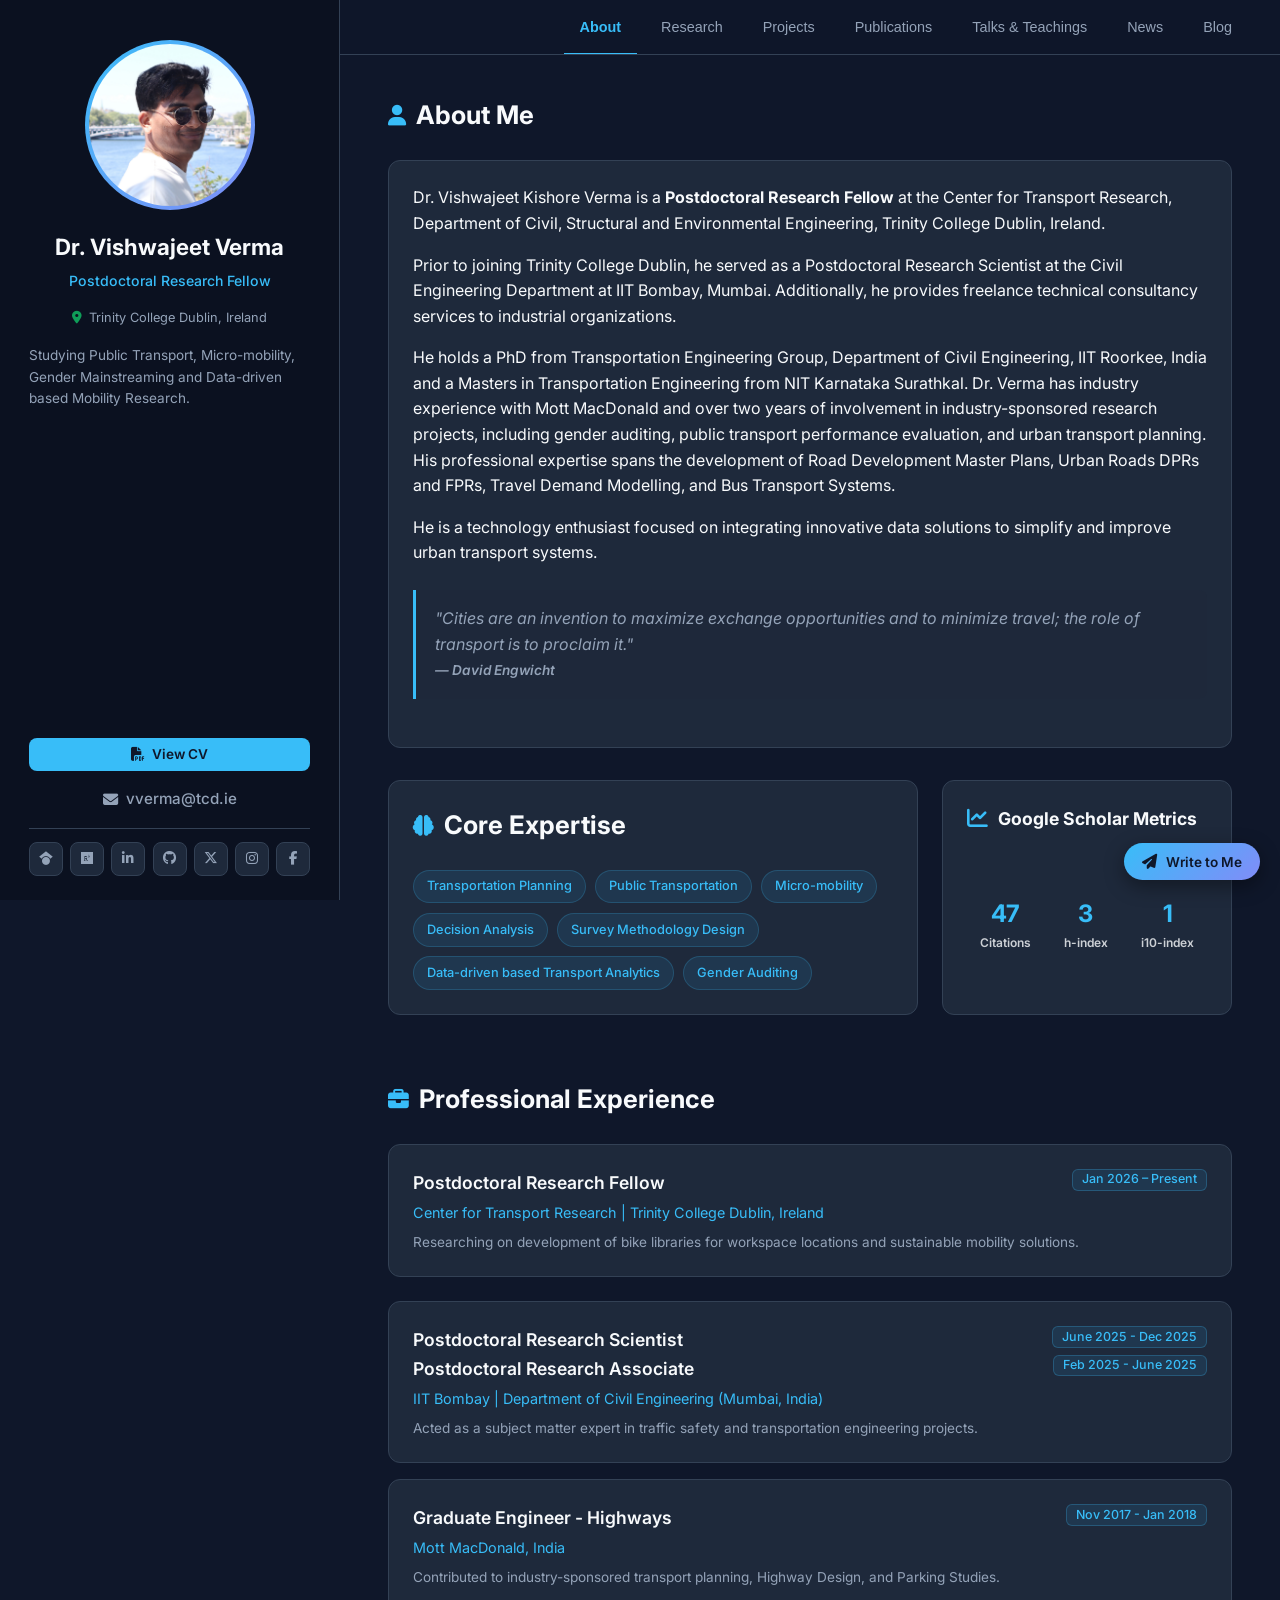
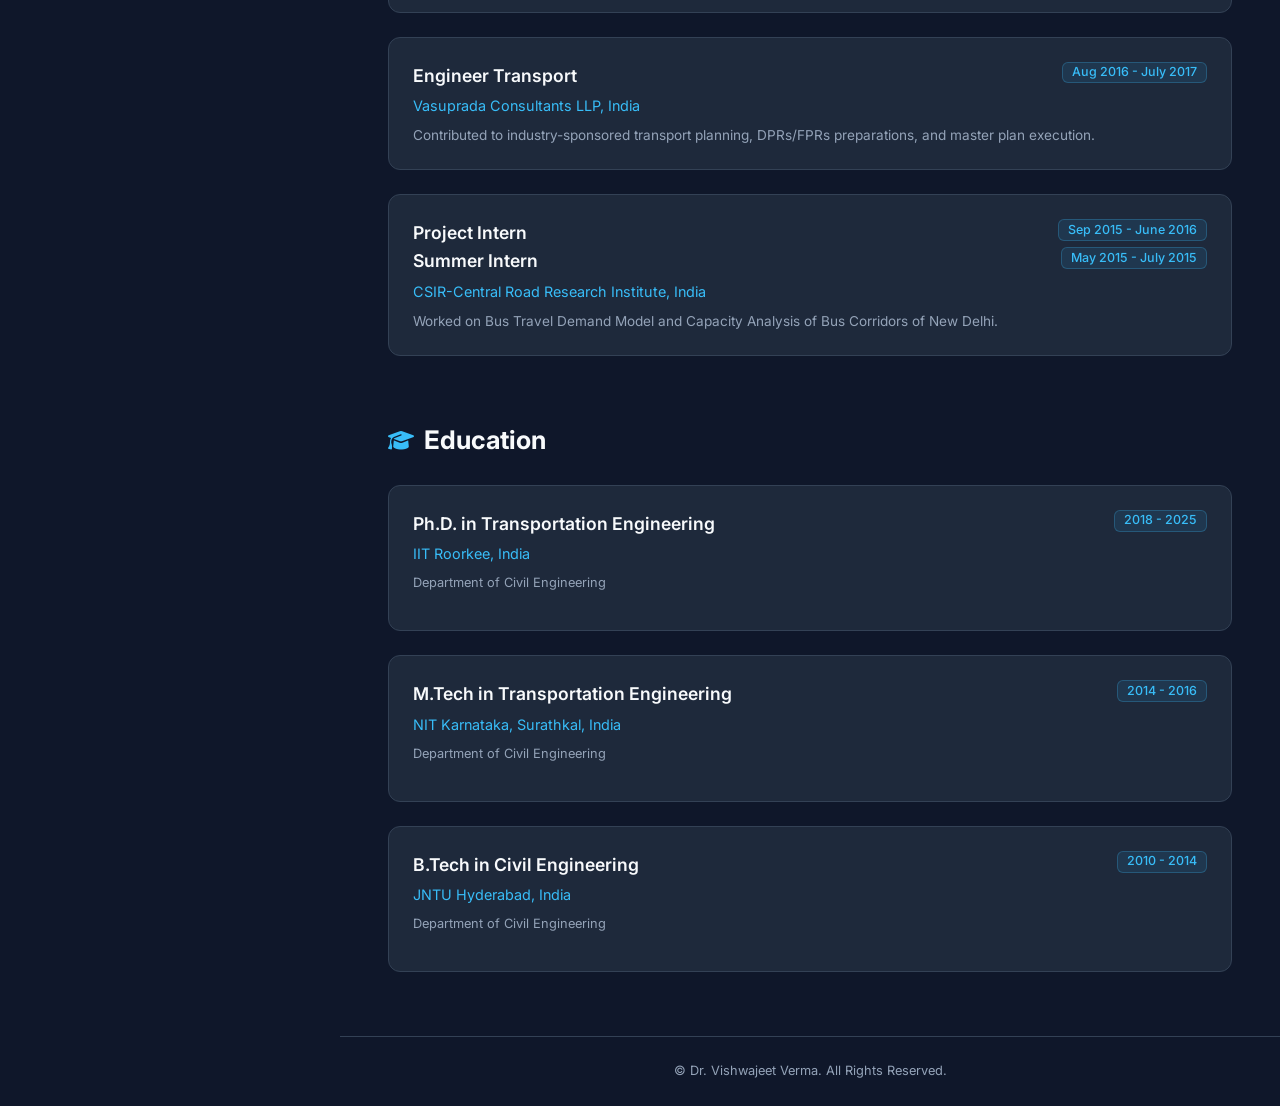
==== commit 7be1587f: "Added Site counter tracking" ====
--- a/index.html
+++ b/index.html
@@ -11,6 +11,10 @@
   
   <!-- Stylesheet -->
   <link rel="stylesheet" href="css/style.css" />
+
+  <!-- GoatCounter Analytics (Cookieless & Lifetime Free) -->
+  <script data-goatcounter="https://vverma003.goatcounter.com/count"
+        async src="//gc.zgo.at/count.js"></script>
 </head>
 
 <body>
@@ -142,6 +146,6 @@
   </div>
 
   <!-- Scripts -->
-  <script src="js/main.js"></script>
+  <script type="module" src="js/main.js"></script>
 </body>
 </html>
--- a/css/style.css
+++ b/css/style.css
@@ -1,1078 +1,14 @@
-/* CSS Variables & Theme */
-:root {
-  --bg-color: #0f172a;
-  --card-bg: #1e293b;
-  --border-color: #334155;
-  --text-main: #f8fafc;
-  --text-muted: #94a3b8;
-  --accent-color: #38bdf8;
-  --accent-hover: #0284c7;
-  --badge-bg: rgba(56, 189, 248, 0.1);
-  --badge-text: #38bdf8;
-  --sidebar-width: 340px;
-}
+/* css/style.css */
 
-* {
-  box-sizing: border-box;
-  margin: 0;
-  padding: 0;
-}
+/* 1. Tokens & Base Reset */
+@import 'modules/variables.css';
 
-body {
-  font-family: 'Inter', sans-serif;
-  background-color: var(--bg-color);
-  color: var(--text-main);
-  line-height: 1.6;
-  display: flex;
-  min-height: 100vh;
-}
+/* 2. Layout & Components */
+@import 'modules/sidebar.css';
+@import 'modules/navbar.css';
+@import 'modules/cards.css';
+@import 'modules/modals.css';
+@import 'modules/widgets.css';
 
-/* Sidebar */
-.sidebar {
-  width: var(--sidebar-width);
-  height: 100vh;
-  position: fixed;
-  left: 0;
-  top: 0;
-  background-color: #0b1120;
-  border-right: 1px solid var(--border-color);
-  padding: 2.5rem 1.8rem 1.5rem 1.8rem;
-  display: flex;
-  flex-direction: column;
-  z-index: 100;
-  overflow-y: auto;
-}
-
-.profile-header {
-  text-align: center;
-  display: flex;
-  flex-direction: column;
-  justify-content: center;
-  align-items: center;
-  flex-shrink: 0;
-  margin-bottom: 1.5rem;
-}
-
-.avatar-wrapper {
-  position: relative;
-  width: clamp(130px, 14vw, 170px);
-  height: clamp(130px, 14vw, 170px);
-  margin: 0 auto 1.2rem;
-  border-radius: 50%;
-  padding: 4px;
-  background: linear-gradient(135deg, var(--accent-color), #818cf8);
-  flex-shrink: 0;
-}
-
-.avatar-img {
-  width: 100%;
-  height: 100%;
-  border-radius: 50%;
-  object-fit: cover;
-  background-color: var(--card-bg);
-}
-
-.sidebar h1 {
-  font-size: 1.4rem;
-  font-weight: 700;
-  color: var(--text-main);
-  margin-bottom: 0.3rem;
-}
-
-.sidebar .subtitle {
-  font-size: 0.88rem;
-  color: var(--accent-color);
-  font-weight: 500;
-  margin-bottom: 1rem;
-}
-
-.sidebar .bio-snippet {
-  font-size: 0.85rem;
-  color: var(--text-muted);
-  margin-bottom: 1.2rem;
-  text-align: left;
-}
-
-.location-tag {
-  font-size: 0.8rem;
-  color: var(--text-muted);
-  display: flex;
-  align-items: center;
-  justify-content: center;
-  gap: 0.4rem;
-  margin-bottom: 1rem;
-}
-
-.location-tag .location-link {
-  color: inherit;
-  text-decoration: none;
-  display: inline-flex;
-  align-items: center;
-  gap: 0.4rem;
-  transition: color 0.2s ease;
-}
-
-.location-tag .location-link i {
-  color: #0F9D58; /* Official Google Maps Pin Green */
-  transition: transform 0.2s ease, filter 0.2s ease;
-}
-
-.location-tag .location-link:hover {
-  color: var(--accent-color, #38bdf8);
-}
-
-.location-tag .location-link:hover i {
-  color: #0B8043; /* Darker green on hover */
-  transform: translateY(-2px);
-  filter: brightness(1.1);
-}
-
-/* Sidebar Bottom Container (Pinned to Bottom) */
-.sidebar-bottom {
-  margin-top: auto;
-  width: 100%;
-  display: flex;
-  flex-direction: column;
-  gap: 0.5rem;
-}
-
-.cv-container {
-  width: 100%;
-}
-
-.cv-btn {
-  display: flex;
-  align-items: center;
-  justify-content: center;
-  gap: 0.4rem;
-  width: 100%;
-  padding: 0.52rem 1rem;
-  background-color: var(--accent-color);
-  color: #0f172a;
-  font-weight: 600;
-  font-size: 0.85rem;
-  border-radius: 8px;
-  text-decoration: none;
-  transition: all 0.2s ease;
-  border: none;
-  font-family: inherit;
-  cursor: pointer;
-}
-
-.cv-btn:hover {
-  background-color: #7dd3fc;
-  transform: translateY(-2px);
-  box-shadow: 0 4px 12px rgba(56, 189, 248, 0.25);
-}
-
-.email-container {
-  width: 100%;
-  margin-top: 0.5rem;
-  margin-bottom: 0.5rem;
-  text-align: center;
-}
-
-.email-btn {
-  display: inline-flex;
-  align-items: center;
-  justify-content: center;
-  gap: 0.5rem;
-  color: var(--text-muted);
-  font-size: 0.95rem;
-  font-weight: 500;
-  text-decoration: none;
-  transition: color 0.2s ease;
-}
-
-.email-btn:hover {
-  color: var(--accent-color);
-}
-
-.social-links {
-  display: flex;
-  justify-content: space-between;
-  gap: 0.3rem;
-  flex-wrap: nowrap;
-  margin-top: 0;
-  padding-top: 0.8rem;
-  border-top: 1px solid var(--border-color);
-  width: 100%;
-}
-
-.social-btn {
-  width: 34px;
-  height: 34px;
-  font-size: 0.85rem;
-  border-radius: 8px;
-  background: var(--card-bg);
-  color: var(--text-muted);
-  display: flex;
-  align-items: center;
-  justify-content: center;
-  text-decoration: none;
-  transition: all 0.2s ease;
-  border: 1px solid var(--border-color);
-  flex-shrink: 0;
-}
-
-.social-btn:hover {
-  color: var(--accent-color);
-  border-color: var(--accent-color);
-  transform: translateY(-2px);
-}
-
-/* Floating Bottom-Right Widget */
-.floating-chat-btn {
-  position: fixed;
-  bottom: 20px;
-  right: 20px;
-  z-index: 999;
-  display: flex;
-  align-items: center;
-  justify-content: center;
-  gap: 0.6rem;
-  padding: 0.65rem 1.1rem;
-  background: linear-gradient(135deg, var(--accent-color), #818cf8);
-  color: #0f172a;
-  border: none;
-  border-radius: 50px;
-  font-family: inherit;
-  font-size: 0.85rem;
-  font-weight: 600;
-  cursor: pointer;
-  box-shadow: 0 6px 20px rgba(0, 0, 0, 0.4);
-  transition: all 0.25s ease;
-}
-
-.floating-chat-btn:hover {
-  transform: translateY(-3px) scale(1.02);
-  box-shadow: 0 8px 24px rgba(56, 189, 248, 0.4);
-  filter: brightness(1.08);
-}
-
-.floating-chat-btn i {
-  font-size: 0.95rem;
-}
-
-/* Tablet & Mobile Responsive (900px and below): Clean Circular Icon */
-@media (max-width: 900px) {
-  .floating-chat-btn {
-    bottom: 15px;
-    right: 15px;
-    padding: 0;
-    width: 3.2rem;
-    height: 3.2rem;
-    min-width: 3.2rem;
-    border-radius: 50%;
-    overflow: hidden;
-    gap: 0;
-  }
-
-  .floating-chat-text,
-  .floating-btn-text {
-    display: none !important;
-    visibility: hidden;
-    width: 0;
-    height: 0;
-  }
-
-  .floating-chat-btn i {
-    font-size: 1.15rem;
-    margin: 0;
-    padding: 0;
-  }
-}
-
-/* Modal Popup Sizing */
-.cv-modal-container {
-  max-width: 850px;
-  width: 90vw;
-  height: 80vh;
-  display: flex;
-  flex-direction: column;
-}
-
-.cv-modal-body {
-  flex: 1;
-  padding: 0;
-  overflow: hidden;
-  border-bottom-left-radius: 12px;
-  border-bottom-right-radius: 12px;
-}
-
-.cv-modal-body iframe {
-  width: 100%;
-  height: 100%;
-  border: none;
-}
-
-.modal-header-actions {
-  display: flex;
-  align-items: center;
-  gap: 1rem;
-}
-
-.modal-download-btn {
-  color: var(--accent-color, #38bdf8);
-  font-size: 0.85rem;
-  font-weight: 600;
-  text-decoration: none;
-  display: flex;
-  align-items: center;
-  gap: 0.4rem;
-}
-
-/* Main Wrapper & Navigation */
-.main-wrapper {
-  margin-left: var(--sidebar-width);
-  flex: 1;
-  display: flex;
-  flex-direction: column;
-  min-height: 100vh;
-}
-
-.navbar {
-  position: sticky;
-  top: 0;
-  background-color: rgba(15, 23, 42, 0.95);
-  backdrop-filter: blur(10px);
-  border-bottom: 1px solid var(--border-color);
-  z-index: 90;
-  padding: 0 2rem;
-  display: flex;
-  align-items: center;
-  justify-content: flex-end;
-}
-
-.menu-toggle {
-  display: none;
-  background: transparent;
-  border: 1px solid var(--border-color);
-  border-radius: 6px;
-  color: var(--accent-color);
-  font-size: 1.3rem;
-  padding: 0.4rem 0.7rem;
-  cursor: pointer;
-  transition: all 0.2s ease;
-}
-
-.menu-toggle:hover {
-  border-color: var(--accent-color);
-  background: var(--badge-bg);
-}
-
-.nav-tabs {
-  display: flex;
-  list-style: none;
-  gap: 0.5rem;
-  overflow-x: auto;
-  justify-content: flex-end;
-  -webkit-overflow-scrolling: touch;
-  scrollbar-width: none;
-  -ms-overflow-style: none;
-}
-
-.tab-btn {
-  background: none;
-  border: none;
-  color: var(--text-muted);
-  padding: 1.2rem 1rem;
-  font-size: 0.9rem;
-  font-weight: 500;
-  cursor: pointer;
-  position: relative;
-  white-space: nowrap;
-  transition: color 0.2s;
-}
-
-.tab-btn:hover {
-  color: var(--text-main);
-}
-
-.tab-btn.active {
-  color: var(--accent-color);
-  font-weight: 600;
-}
-
-.tab-btn.active::after {
-  content: '';
-  position: absolute;
-  bottom: -1px;
-  left: 0;
-  width: 100%;
-  height: 2px;
-  background-color: var(--accent-color);
-}
-
-/* Content Container */
-.content-container {
-  padding: 2.5rem 3rem;
-  width: 100%;
-  max-width: 1400px;
-  margin: 0 auto;
-}
-
-.tab-panel {
-  animation: fadeIn 0.3s ease-in-out;
-}
-
-@keyframes fadeIn {
-  from { opacity: 0; transform: translateY(6px); }
-  to { opacity: 1; transform: translateY(0); }
-}
-
-/* Filters */
-.filter-controls {
-  display: flex;
-  gap: 0.5rem;
-  margin-bottom: 1.5rem;
-  flex-wrap: wrap;
-}
-
-.sub-filter-controls {
-  display: flex;
-  gap: 0.5rem;
-  margin-top: 0.5rem;
-  margin-bottom: 1.5rem;
-  padding-left: 1rem;
-  border-left: 3px solid var(--accent-color);
-  flex-wrap: wrap;
-  align-items: center;
-}
-
-.filter-btn {
-  background: var(--card-bg);
-  border: 1px solid var(--border-color);
-  color: var(--text-muted);
-  padding: 0.4rem 1rem;
-  border-radius: 20px;
-  font-size: 0.85rem;
-  font-weight: 500;
-  cursor: pointer;
-  transition: all 0.2s ease;
-}
-
-.filter-btn:hover {
-  color: var(--text-main);
-  border-color: var(--accent-color);
-}
-
-.filter-btn.active {
-  background: var(--badge-bg);
-  color: var(--accent-color);
-  border-color: var(--accent-color);
-  font-weight: 600;
-}
-
-.sub-filter-btn {
-  background: rgba(15, 23, 42, 0.6);
-  border: 1px dashed var(--border-color);
-  color: var(--text-muted);
-  padding: 0.3rem 0.85rem;
-  border-radius: 6px;
-  font-size: 0.8rem;
-  font-weight: 500;
-  cursor: pointer;
-  transition: all 0.2s ease-in-out;
-}
-
-.sub-filter-btn:hover {
-  color: #a855f7;
-  border-color: #a855f7;
-  background: rgba(168, 85, 247, 0.08);
-}
-
-.sub-filter-btn.active {
-  background: #a855f7 !important;
-  color: #ffffff !important;
-  border: 1px solid #c084fc !important;
-  font-weight: 600;
-  box-shadow: 0 2px 8px rgba(168, 85, 247, 0.3);
-}
-
-/* Modal Overlay */
-.modal-overlay {
-  display: none;
-  position: fixed;
-  top: 0;
-  left: 0;
-  width: 100vw;
-  height: 100vh;
-  background: rgba(11, 17, 32, 0.85);
-  backdrop-filter: blur(8px);
-  z-index: 1000;
-  justify-content: center;
-  align-items: center;
-  padding: 1.5rem;
-}
-
-.modal-container {
-  background: var(--card-bg);
-  border: 1px solid var(--border-color);
-  border-radius: 12px;
-  width: 100%;
-  max-width: 750px;
-  max-height: 85vh;
-  display: flex;
-  flex-direction: column;
-  box-shadow: 0 20px 25px -5px rgba(0, 0, 0, 0.5);
-  animation: fadeIn 0.2s ease-in-out;
-}
-
-.modal-header {
-  padding: 1.2rem 1.5rem;
-  border-bottom: 1px solid var(--border-color);
-  display: flex;
-  justify-content: space-between;
-  align-items: center;
-}
-
-.modal-title {
-  font-size: 1.2rem;
-  font-weight: 700;
-  color: var(--text-main);
-}
-
-.modal-close {
-  background: none;
-  border: none;
-  color: var(--text-muted);
-  font-size: 1.2rem;
-  cursor: pointer;
-  transition: color 0.2s;
-}
-
-.modal-close:hover {
-  color: var(--accent-color);
-}
-
-.modal-body {
-  padding: 1.5rem;
-  overflow-y: auto;
-  font-size: 0.92rem;
-  color: var(--text-main);
-  line-height: 1.7;
-}
-
-.modal-body p {
-  margin-bottom: 1rem;
-  color: var(--text-muted);
-}
-
-.modal-body ul, .modal-body ol {
-  margin-left: 1.2rem;
-  margin-bottom: 1rem;
-  color: var(--text-muted);
-}
-
-/* Card Layouts */
-h2.section-title {
-  font-size: 1.6rem;
-  font-weight: 700;
-  margin-bottom: 1.5rem;
-  color: var(--text-main);
-  display: flex;
-  align-items: center;
-  gap: 0.6rem;
-}
-
-h2.section-title i {
-  color: var(--accent-color);
-  font-size: 1.3rem;
-}
-
-.card {
-  background: var(--card-bg);
-  border: 1px solid var(--border-color);
-  border-radius: 12px;
-  padding: 1.5rem;
-  margin-bottom: 1.5rem;
-  transition: border-color 0.2s;
-}
-
-.card:hover {
-  border-color: rgba(56, 189, 248, 0.4);
-}
-
-.card-title {
-  display: flex;
-  justify-content: space-between;
-  align-items: flex-start;
-  gap: 0.8rem;
-  font-size: 1.1rem;
-  font-weight: 600;
-  color: var(--text-main);
-}
-
-.pub-title-text {
-  flex: 1;
-  min-width: 0;
-}
-
-.inline-link {
-  color: var(--accent-color);
-  text-decoration: none;
-  font-size: 0.85rem;
-  font-weight: 500;
-  margin-left: 0.4rem;
-  display: inline-block;
-}
-
-.inline-link:hover {
-  text-decoration: underline;
-}
-
-.date-inline {
-  font-size: 0.78rem;
-  font-weight: 500;
-  color: var(--accent-color);
-  background: var(--badge-bg);
-  border: 1px solid rgba(56, 189, 248, 0.25);
-  padding: 0.15rem 0.55rem;
-  border-radius: 6px;
-  line-height: 1.2;
-  white-space: nowrap;
-  flex-shrink: 0;
-}
-
-.status-badge {
-  display: inline-block;
-  font-size: 0.72rem;
-  font-weight: 600;
-  padding: 0.1rem 0.45rem;
-  border-radius: 4px;
-  margin-left: 0.4rem;
-  text-transform: uppercase;
-  letter-spacing: 0.3px;
-  vertical-align: middle;
-}
-
-.status-badge.submitted {
-  color: #f59e0b;
-  background: rgba(245, 158, 11, 0.12);
-  border: 1px solid rgba(245, 158, 11, 0.3);
-}
-
-.status-badge.prep {
-  color: #a855f7;
-  background: rgba(168, 85, 247, 0.12);
-  border: 1px solid rgba(168, 85, 247, 0.3);
-}
-
-.card-subtitle {
-  display: flex;
-  align-items: center;
-  gap: 0.2rem;
-  margin-top: 0.25rem;
-  margin-bottom: 0.5rem;
-  font-size: 0.9rem;
-  color: var(--accent-color);
-}
-
-.card-meta {
-  font-size: 0.8rem;
-  color: var(--text-muted);
-  margin-bottom: 0.8rem;
-}
-
-.quote-box {
-  border-left: 3px solid var(--accent-color);
-  background: rgba(30, 41, 59, 0.5);
-  padding: 1rem 1.2rem;
-  margin: 1.5rem 0;
-  font-style: italic;
-  color: var(--text-muted);
-  border-radius: 0 8px 8px 0;
-}
-
-.skills-grid {
-  display: flex;
-  flex-wrap: wrap;
-  gap: 0.6rem;
-  margin-top: 1rem;
-}
-
-.badge {
-  background: var(--badge-bg);
-  color: var(--badge-text);
-  padding: 0.35rem 0.8rem;
-  border-radius: 20px;
-  font-size: 0.8rem;
-  font-weight: 500;
-  border: 1px solid rgba(56, 189, 248, 0.2);
-}
-
-.count-badge {
-  font-size: 0.9em;
-  opacity: 0.85;
-  margin-left: 3px;
-  font-weight: normal;
-}
-
-.filter-btn.active .count-badge {
-  font-weight: bold;
-  opacity: 1;
-}
-
-.sub-filter-btn.active .count-badge {
-  color: #f3e8ff;
-  font-weight: 700;
-}
-
-.course-card {
-  display: flex;
-  justify-content: space-between;
-  align-items: flex-start;
-  gap: 1.5rem;
-}
-
-.course-info {
-  flex: 1;
-}
-
-.certificate-wrapper {
-  display: flex;
-  flex-direction: column;
-  align-items: center;
-  gap: 0.4rem;
-  flex-shrink: 0;
-}
-
-.certificate-img {
-  width: 160px;
-  height: 110px;
-  object-fit: cover;
-  border-radius: 8px;
-  border: 1px solid var(--border-color);
-  transition: transform 0.2s ease, border-color 0.2s ease;
-}
-
-.certificate-img:hover {
-  transform: scale(1.04);
-  border-color: var(--accent-color);
-}
-
-.cert-caption {
-  font-size: 0.72rem;
-  color: var(--text-muted);
-  display: flex;
-  align-items: center;
-  gap: 0.3rem;
-}
-
-.desc {
-  font-size: 0.85rem;
-  color: var(--text-muted);
-  line-height: 1.5;
-}
-
-/* News Section Styles */
-.year-header {
-  font-size: 1.25rem;
-  font-weight: 700;
-  color: var(--accent-color);
-  margin-bottom: 1.2rem;
-  display: flex;
-  align-items: center;
-  gap: 0.5rem;
-  border-bottom: 1px solid var(--border-color);
-  padding-bottom: 0.5rem;
-}
-
-.news-list {
-  list-style: none;
-  display: flex;
-  flex-direction: column;
-  gap: 1rem;
-}
-
-.news-list li {
-  display: flex;
-  align-items: flex-start;
-  gap: 0.8rem;
-  font-size: 0.92rem;
-  line-height: 1.5;
-}
-
-.news-month {
-  font-size: 0.78rem;
-  font-weight: 600;
-  color: var(--badge-text);
-  background: var(--badge-bg);
-  border: 1px solid rgba(56, 189, 248, 0.25);
-  padding: 0.15rem 0.5rem;
-  border-radius: 6px;
-  min-width: 45px;
-  text-align: center;
-  flex-shrink: 0;
-  margin-top: 0.1rem;
-}
-
-.news-link {
-  color: var(--accent-color);
-  text-decoration: none;
-  font-weight: 500;
-  margin-left: 0.3rem;
-  display: inline-flex;
-  align-items: center;
-  gap: 0.25rem;
-  font-size: 0.85rem;
-}
-
-.news-link:hover {
-  text-decoration: underline;
-}
-
-/* Blog Upvote & Comments */
-.blog-action-bar {
-  display: flex;
-  gap: 0.8rem;
-  align-items: center;
-  margin-top: 1rem;
-  padding-top: 0.8rem;
-  border-top: 1px solid var(--border-color);
-}
-
-.upvote-btn, .read-btn {
-  background: var(--card-bg);
-  border: 1px solid var(--border-color);
-  color: var(--text-muted);
-  padding: 0.4rem 0.9rem;
-  border-radius: 8px;
-  font-size: 0.82rem;
-  font-weight: 600;
-  cursor: pointer;
-  display: inline-flex;
-  align-items: center;
-  gap: 0.4rem;
-  transition: all 0.2s ease;
-}
-
-.upvote-btn:hover, .read-btn:hover {
-  border-color: var(--accent-color);
-  color: var(--accent-color);
-}
-
-.upvote-btn.upvoted {
-  background: var(--badge-bg);
-  color: var(--accent-color);
-  border-color: var(--accent-color);
-}
-
-.comments-section {
-  margin-top: 1.2rem;
-  padding-top: 1rem;
-  border-top: 1px dashed var(--border-color);
-}
-
-.comments-title {
-  font-size: 0.88rem;
-  font-weight: 600;
-  color: var(--text-main);
-  margin-bottom: 0.8rem;
-  display: flex;
-  align-items: center;
-  gap: 0.4rem;
-}
-
-.comment-input-box {
-  display: flex;
-  flex-direction: column;
-  gap: 0.5rem;
-  margin-bottom: 1rem;
-}
-
-.comment-input-box input, 
-.comment-input-box textarea {
-  background: var(--bg-color);
-  border: 1px solid var(--border-color);
-  color: var(--text-main);
-  padding: 0.5rem 0.8rem;
-  border-radius: 6px;
-  font-size: 0.85rem;
-  font-family: inherit;
-}
-
-.comment-input-box input:focus, 
-.comment-input-box textarea:focus {
-  outline: none;
-  border-color: var(--accent-color);
-}
-
-.comment-submit-btn {
-  align-self: flex-start;
-  background: var(--accent-color);
-  color: #0f172a;
-  border: none;
-  padding: 0.4rem 0.9rem;
-  border-radius: 6px;
-  font-size: 0.8rem;
-  font-weight: 600;
-  cursor: pointer;
-  transition: background 0.2s ease;
-}
-
-.comment-submit-btn:hover {
-  background: #7dd3fc;
-}
-
-.comment-list {
-  list-style: none;
-  display: flex;
-  flex-direction: column;
-  gap: 0.6rem;
-}
-
-.comment-item {
-  background: rgba(15, 23, 42, 0.6);
-  border: 1px solid var(--border-color);
-  border-radius: 6px;
-  padding: 0.6rem 0.8rem;
-  font-size: 0.82rem;
-}
-
-.comment-author {
-  font-weight: 600;
-  color: var(--accent-color);
-  margin-bottom: 0.2rem;
-}
-
-.comment-text {
-  color: var(--text-muted);
-}
-
-.theme-group-title {
-  font-size: 1.25rem;
-  color: var(--accent-color);
-  margin-bottom: 0.75rem;
-  display: flex;
-  align-items: center;
-  gap: 0.5rem;
-}
-
-.sub-group-title {
-  font-size: 1rem;
-  color: var(--text-main);
-  opacity: 0.85;
-  margin: 0.75rem 0 0.5rem 0;
-  border-bottom: 1px solid rgba(255, 255, 255, 0.1);
-  padding-bottom: 0.25rem;
-}
-
-.theme-card-container {
-  display: flex;
-  flex-direction: column;
-  gap: 0.75rem;
-}
-
-#theme-results {
-  margin-top: 1.75rem;
-  padding-top: 1.5rem;
-  border-top: 1px solid rgba(255, 255, 255, 0.1);
-  position: relative;
-}
-
-footer {
-  margin-top: auto;
-  padding: 1.5rem 2.5rem;
-  border-top: 1px solid var(--border-color);
-  color: var(--text-muted);
-  font-size: 0.8rem;
-  text-align: center;
-}
-
-/* Mobile Responsive Adjustments */
-@media (max-width: 900px) {
-  body {
-    flex-direction: column;
-  }
-
-  .sidebar {
-    width: 100%;
-    height: auto;
-    position: relative;
-    border-right: none;
-    border-bottom: 1px solid var(--border-color);
-    padding-bottom: 2rem;
-  }
-
-  .sidebar-bottom {
-    margin-top: 1.5rem;
-  }
-
-  .main-wrapper {
-    margin-left: 0;
-    padding-top: 60px;
-  }
-
-  .navbar {
-    position: fixed;
-    top: 0;
-    left: 0;
-    width: 100%;
-    height: 60px;
-    background-color: #0b1120;
-    z-index: 999;
-    padding: 0 1.25rem;
-    justify-content: flex-start;
-  }
-
-  .menu-toggle {
-    display: flex;
-    align-items: center;
-    justify-content: center;
-  }
-
-  .nav-tabs {
-    display: none;
-    flex-direction: column;
-    position: absolute;
-    top: 60px;
-    left: 0;
-    width: 100%;
-    background-color: #0b1120;
-    border-bottom: 1px solid var(--border-color);
-    padding: 0.5rem 0;
-    box-shadow: 0 10px 20px rgba(0, 0, 0, 0.5);
-    z-index: 998;
-  }
-
-  .nav-tabs.is-active {
-    display: flex !important;
-  }
-
-  .nav-tabs li {
-    width: 100%;
-  }
-
-  .tab-btn {
-    width: 100%;
-    text-align: left;
-    padding: 0.85rem 1.5rem;
-    border-bottom: 1px solid rgba(255, 255, 255, 0.05);
-  }
-
-  .tab-btn.active::after {
-    display: none;
-  }
-
-  .content-container {
-    padding: 1.5rem;
-  }
-
-  .course-card {
-    flex-direction: column;
-  }
-
-  .certificate-wrapper {
-    width: 100%;
-    align-items: flex-start;
-    margin-top: 0.8rem;
-  }
-
-  .certificate-img {
-    width: 100%;
-    height: auto;
-    max-height: 200px;
-  }
-}+/* 3. Responsive Overrides */
+@import 'modules/responsive.css';
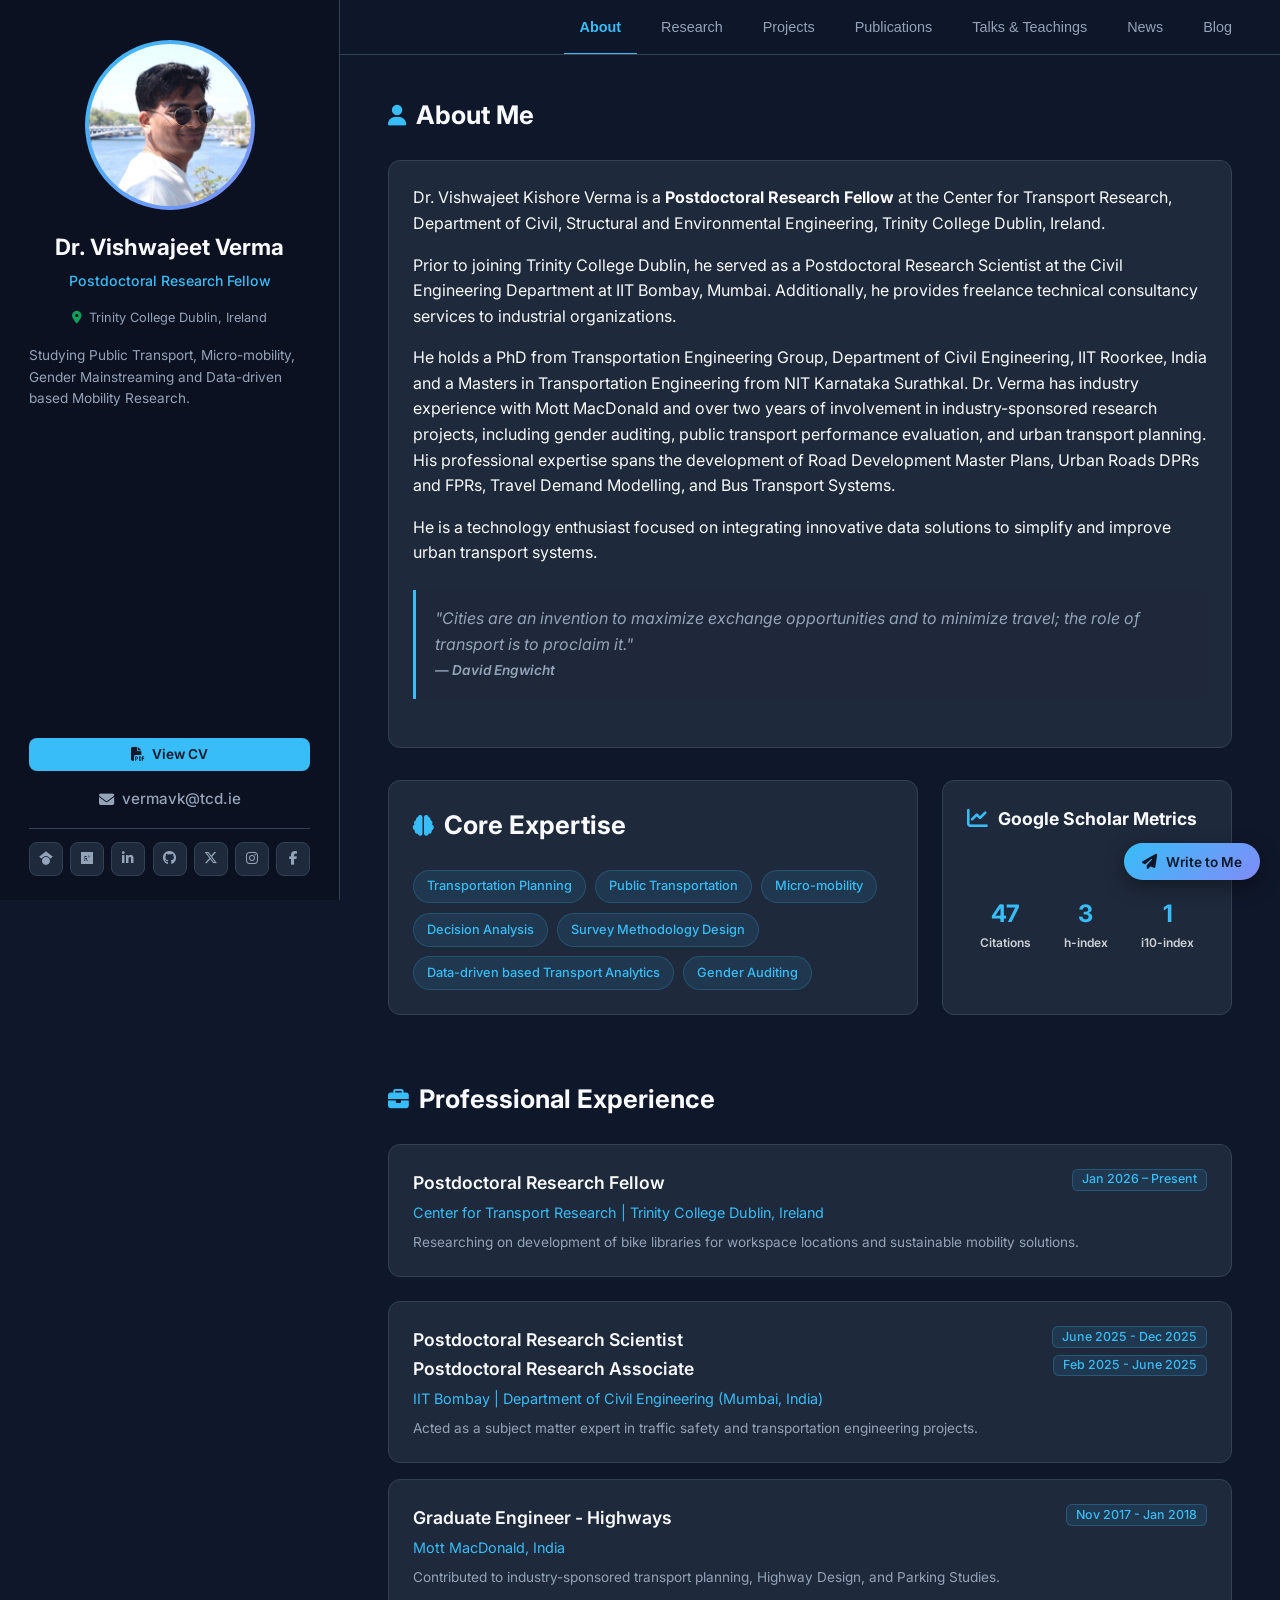
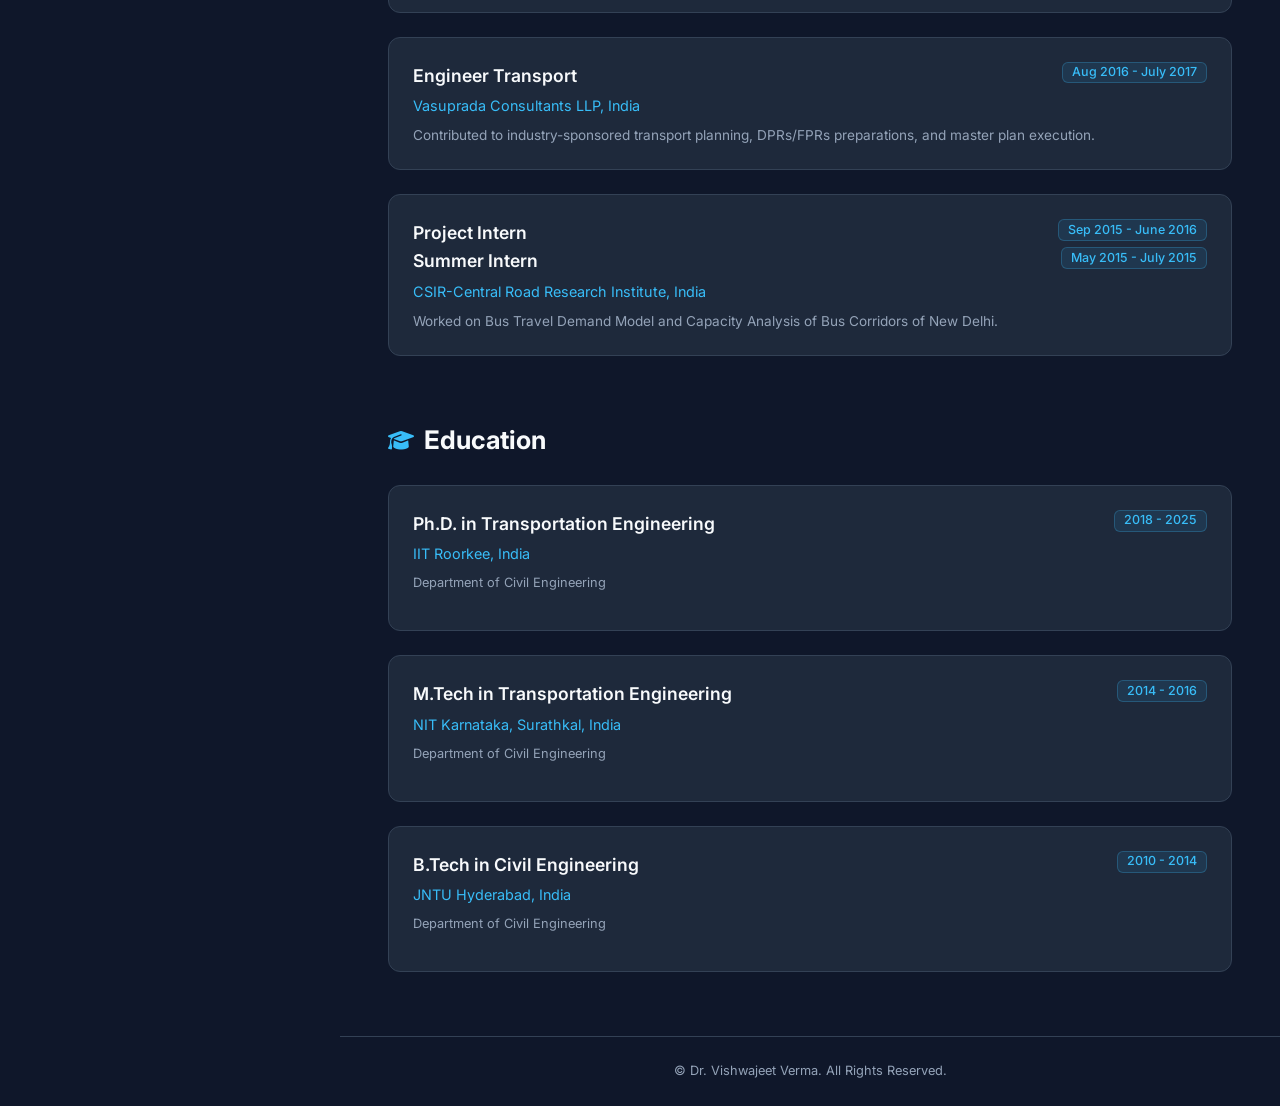
==== commit c76d5d6e: "Email correction" ====
--- a/index.html
+++ b/index.html
@@ -12,8 +12,9 @@
   <!-- Stylesheet -->
   <link rel="stylesheet" href="css/style.css" />
 
-  <!-- GoatCounter Analytics (Cookieless & Lifetime Free) -->
+  <!-- GoatCounter Script with Hash / Tab Tracking Enabled -->
   <script data-goatcounter="https://vverma003.goatcounter.com/count"
+        data-goatcounter-settings='{"allow_local": true, "no_events": false}'
         async src="//gc.zgo.at/count.js"></script>
 </head>
 
@@ -76,8 +77,8 @@
 
       <!-- Email Address Display -->
       <div class="email-container">
-        <a href="mailto:vverma@tcd.ie" class="email-btn" title="Send Email">
-          <i class="fa-solid fa-envelope"></i> vverma@tcd.ie
+        <a href="mailto:vermavk@tcd.ie" class="email-btn" title="Send Email">
+          <i class="fa-solid fa-envelope"></i> vermavk@tcd.ie
         </a>
       </div>
 
